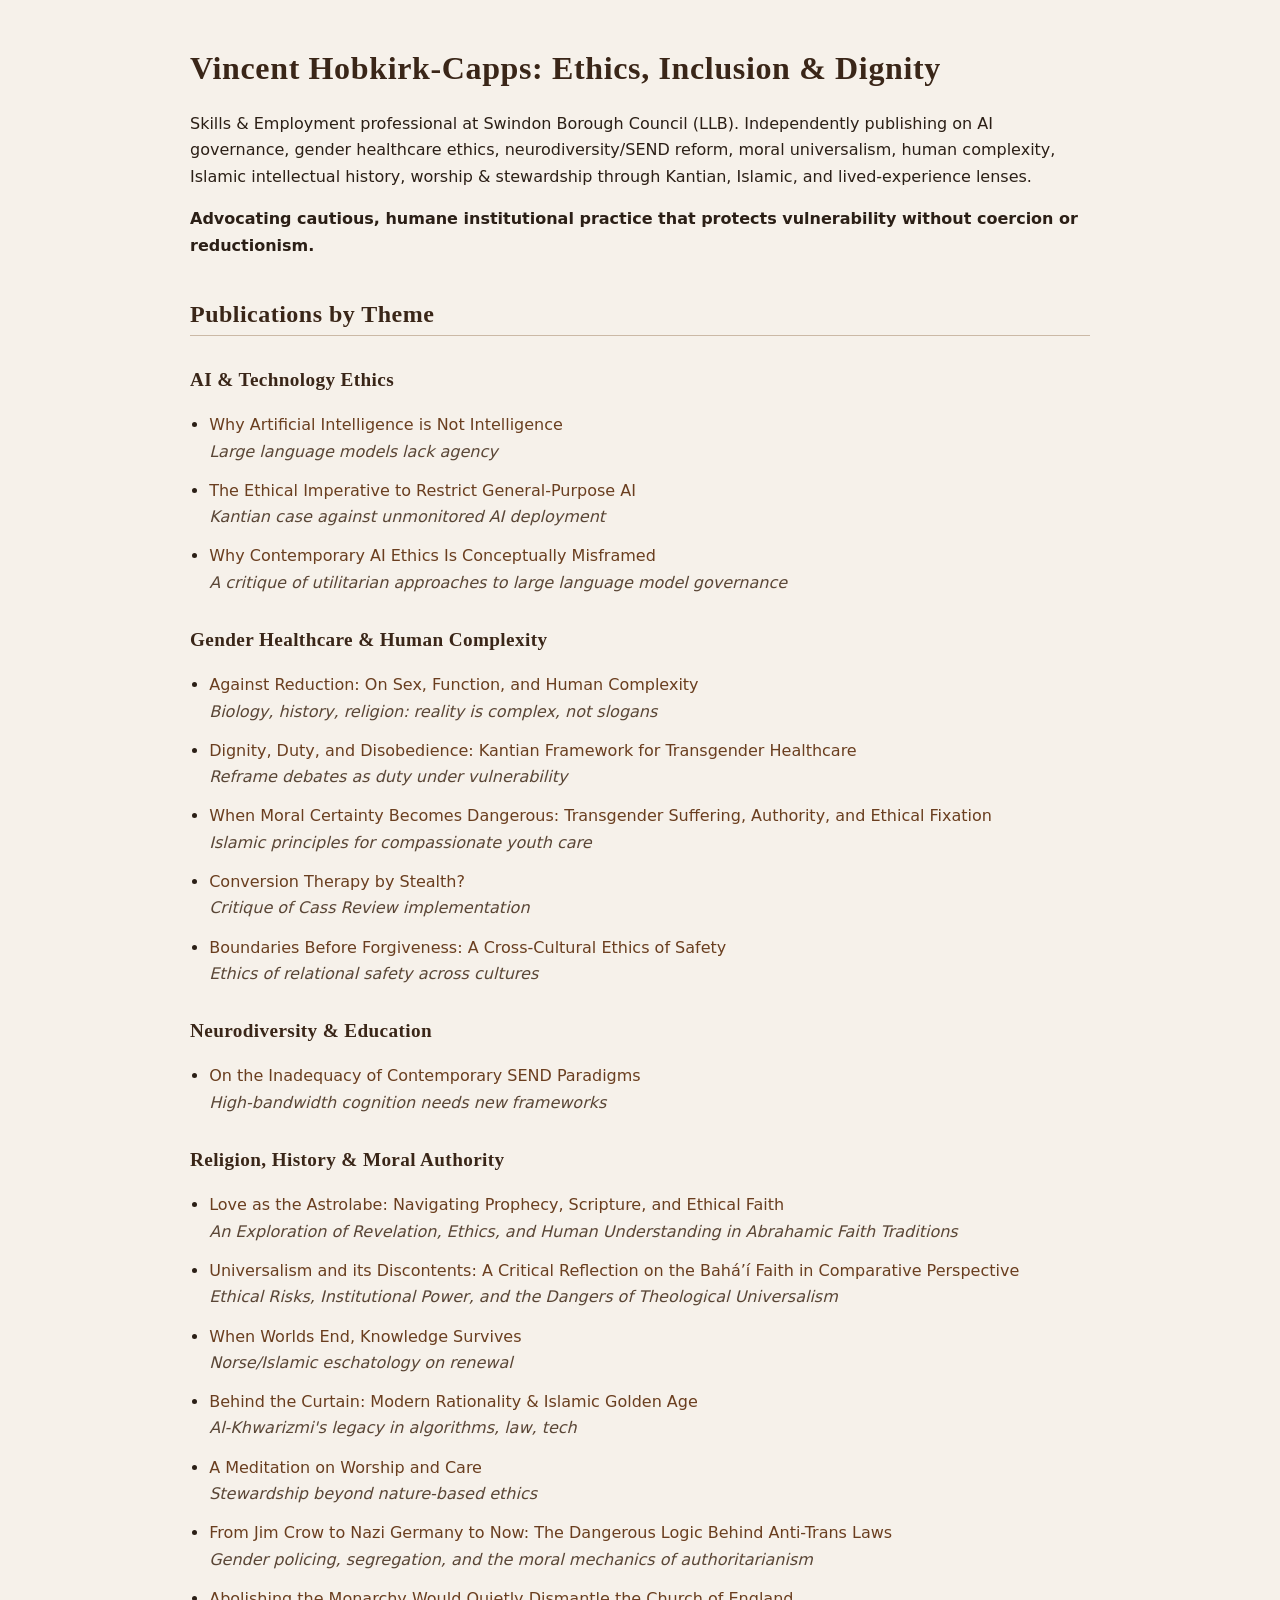
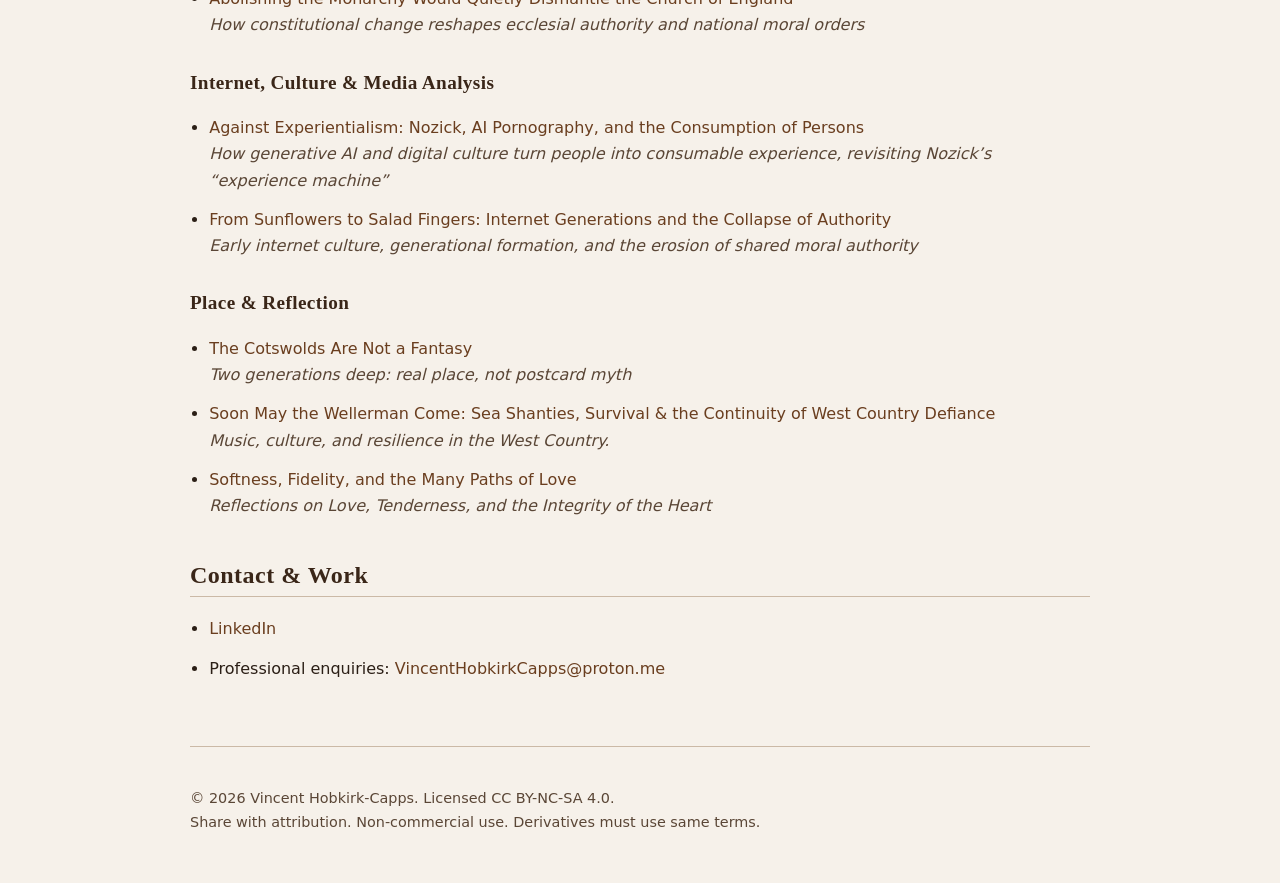
==== index.html @ 1dd3ac54 "Update index.html" ====
<!DOCTYPE html>
<html lang="en">
<head>
  <meta charset="UTF-8" />
  <meta name="viewport" content="width=device-width, initial-scale=1.0" />
  <title>Vincent Hobkirk-Capps — Ethics, Inclusion & Dignity</title>

  <style>
  /* ---------- Base (Light / Archival) ---------- */
  body {
    font-family: system-ui, -apple-system, BlinkMacSystemFont, "Segoe UI",
                 Roboto, Oxygen, Ubuntu, Cantarell, "Helvetica Neue", Arial, sans-serif;
    line-height: 1.65;
    max-width: 900px;
    margin: 3rem auto;
    padding: 0 1.5rem;
    color: #2b1f16;
    background: #f6f1ea;
  }

  h1, h2, h3 {
    font-family: "Georgia", "Times New Roman", Times, serif;
    line-height: 1.3;
    margin-top: 2.5rem;
    color: #3a2618;
    letter-spacing: 0.02em;
  }

  h1 {
    font-size: 2rem;
    margin-top: 0;
  }

  h2 {
    font-size: 1.5rem;
    border-bottom: 1px solid #cbb9a6;
    padding-bottom: 0.3rem;
  }

  h3 {
    font-size: 1.2rem;
    margin-top: 2rem;
  }

  p {
    margin: 1rem 0;
  }

  ul {
    padding-left: 1.2rem;
  }

  li {
    margin-bottom: 0.8rem;
  }

  a {
    color: #6a3e1f;
    text-decoration: none;
  }

  a:hover {
    text-decoration: underline;
  }

  em {
    color: #5a4636;
  }

  footer {
    margin-top: 4rem;
    padding-top: 1.5rem;
    border-top: 1px solid #cbb9a6;
    font-size: 0.9rem;
    color: #5a4636;
  }

  /* ---------- Dark Mode (Charcoal Archive) ---------- */
  @media (prefers-color-scheme: dark) {
    body {
      color: #e6dccf;
      background: #1c1713;
    }

    h1, h2, h3 {
      color: #f0e6d8;
    }

    h2 {
      border-bottom: 1px solid #4a3b2e;
    }

    a {
      color: #cfa978;
    }

    em {
      color: #b8a48a;
    }

    footer {
      border-top: 1px solid #4a3b2e;
      color: #b8a48a;
    }
  }
  </style>
</head>

<body>

  <h1>Vincent Hobkirk-Capps: Ethics, Inclusion &amp; Dignity</h1>

  <p>
    Skills &amp; Employment professional at Swindon Borough Council (LLB).
    Independently publishing on AI governance, gender healthcare ethics, neurodiversity/SEND reform,
    moral universalism, human complexity, Islamic intellectual history, worship &amp;
    stewardship through Kantian, Islamic, and lived-experience lenses.  
  </p>

  <p><strong>
    Advocating cautious, humane institutional practice that protects vulnerability
    without coercion or reductionism.
  </strong></p>

  <h2>Publications by Theme</h2>

<h3>AI &amp; Technology Ethics</h3>
<ul>
  <li>
    <a href="https://medium.com/@vhcapps/why-artificial-intelligence-is-not-intelligence-3a4ad1d270e6">
      Why Artificial Intelligence is Not Intelligence
    </a><br />
    <em>Large language models lack agency</em>
  </li>
  <li>
    <a href="https://zenodo.org/records/17878827">
      The Ethical Imperative to Restrict General-Purpose AI
    </a><br />
    <em>Kantian case against unmonitored AI deployment</em>
  </li>
  <li>
    <a href="https://medium.com/@vhcapps/why-contemporary-ai-ethics-is-conceptually-misframed-4e8087eb0b38">
      Why Contemporary AI Ethics Is Conceptually Misframed
    </a><br />
    <em>A critique of utilitarian approaches to large language model governance</em>
  </li>
</ul>

  <h3>Gender Healthcare &amp; Human Complexity</h3>
  <ul>
    <li>
      <a href="https://medium.com/@vhcapps/against-reduction-on-sex-function-and-human-complexity-0920a6109ea3">
        Against Reduction: On Sex, Function, and Human Complexity
      </a><br />
      <em>Biology, history, religion: reality is complex, not slogans</em>
    </li>
    <li>
      <a href="https://zenodo.org/records/18006847">
        Dignity, Duty, and Disobedience: Kantian Framework for Transgender Healthcare
      </a><br />
      <em>Reframe debates as duty under vulnerability</em>
    </li>
    <li>
      <a href="https://medium.com/@vhcapps/when-moral-certainty-becomes-dangerous-transgender-suffering-authority-and-ethical-fixation-43fbd53bfb17">
        When Moral Certainty Becomes Dangerous: Transgender Suffering, Authority, and Ethical Fixation
      </a><br />
      <em>Islamic principles for compassionate youth care</em>
    </li>
    <li>
      <a href="https://zenodo.org/records/17808807">
        Conversion Therapy by Stealth?
      </a><br />
      <em>Critique of Cass Review implementation</em>
    </li>
    <li>
      <a href="https://medium.com/@vhcapps/boundaries-before-forgiveness-a-cross-cultural-ethics-of-safety-e059b8a72bdb">
        Boundaries Before Forgiveness: A Cross-Cultural Ethics of Safety
      </a><br />
      <em>Ethics of relational safety across cultures</em>
    </li>
  </ul>

  <h3>Neurodiversity &amp; Education</h3>
  <ul>
    <li>
      <a href="https://zenodo.org/records/17804043">
        On the Inadequacy of Contemporary SEND Paradigms
      </a><br />
      <em>High-bandwidth cognition needs new frameworks</em>
    </li>
  </ul>

<h3>Religion, History &amp; Moral Authority</h3>
<ul>
  <li>
  <a href="https://medium.com/@vhcapps/love-as-the-astrolabe-navigating-prophecy-scripture-and-ethical-faith-045130b2fcf6">
    Love as the Astrolabe: Navigating Prophecy, Scripture, and Ethical Faith
  </a><br />
  <em>An Exploration of Revelation, Ethics, and Human Understanding in Abrahamic Faith Traditions</em>
</li>
  <li>
    <a href="https://medium.com/@vhcapps/universalism-and-its-discontents-a-critical-reflection-on-the-bah%C3%A1%C3%AD-faith-in-comparative-08258ffe4d84">
      Universalism and its Discontents: A Critical Reflection on the Bahá’í Faith in Comparative Perspective
    </a><br />
    <em>Ethical Risks, Institutional Power, and the Dangers of Theological Universalism</em>
  </li>
  <li>
    <a href="https://medium.com/@vhcapps/when-worlds-end-knowledge-survives-wyrd-allah-and-renewal-6ddd2941f742">
      When Worlds End, Knowledge Survives
    </a><br />
    <em>Norse/Islamic eschatology on renewal</em>
  </li>
  <li>
    <a href="https://medium.com/@vhcapps/behind-the-curtain-how-modern-rationality-traces-back-to-the-islamic-golden-age-1aefed6182d5">
      Behind the Curtain: Modern Rationality &amp; Islamic Golden Age
    </a><br />
    <em>Al-Khwarizmi's legacy in algorithms, law, tech</em>
  </li>
  <li>
    <a href="https://medium.com/@vhcapps/a-meditation-on-worship-and-care-eec24ccc4d47">
      A Meditation on Worship and Care
    </a><br />
    <em>Stewardship beyond nature-based ethics</em>
  </li>
  <li>
    <a href="https://medium.com/@vhcapps/from-jim-crow-to-nazi-germany-to-now-the-dangerous-logic-behind-anti-trans-laws-5281961cecae">
      From Jim Crow to Nazi Germany to Now: The Dangerous Logic Behind Anti-Trans Laws
    </a><br />
    <em>Gender policing, segregation, and the moral mechanics of authoritarianism</em>
  </li>
  <li>
  <a href="https://medium.com/@vhcapps/abolishing-the-monarchy-would-quietly-dismantle-the-church-of-england-f05fb581e9ec">
    Abolishing the Monarchy Would Quietly Dismantle the Church of England
  </a><br />
  <em>How constitutional change reshapes ecclesial authority and national moral orders</em>
</li>
</ul>

<h3>Internet, Culture &amp; Media Analysis</h3>
<ul>
  <li>
    <a href="https://medium.com/@vhcapps/against-experientialism-nozick-ai-pornography-and-the-consumption-of-persons-e20a6f68252d">
      Against Experientialism: Nozick, AI Pornography, and the Consumption of Persons
    </a><br />
    <em>How generative AI and digital culture turn people into consumable experience, revisiting Nozick’s “experience machine”</em>
  </li>
  <li>
    <a href="https://medium.com/@vhcapps/from-sunflowers-to-salad-fingers-internet-generations-and-the-collapse-of-authority-cc3e6a215480">
      From Sunflowers to Salad Fingers: Internet Generations and the Collapse of Authority
    </a><br />
    <em>
      Early internet culture, generational formation, and the erosion of shared moral authority
    </em>
  </li>
</ul>

 <h3>Place &amp; Reflection</h3>
<ul>
  <li>
    <a href="https://medium.com/@vhcapps/the-cotswolds-are-not-a-fantasy-f465c34ca7fa">
      The Cotswolds Are Not a Fantasy
    </a><br />
    <em>Two generations deep: real place, not postcard myth</em>
  </li>
  <li>
    <a href="https://medium.com/@vhcapps/soon-may-the-wellerman-come-sea-shanties-survival-and-the-continuity-of-west-country-defiance-65552123663e">
      Soon May the Wellerman Come: Sea Shanties, Survival &amp; the Continuity of West Country Defiance
    </a><br />
    <em>Music, culture, and resilience in the West Country.</em>
  </li>
  <li>
    <a href="https://medium.com/@vhcapps/softness-fidelity-and-the-many-paths-of-love-0e89965d2d6a">
      Softness, Fidelity, and the Many Paths of Love
    </a><br />
    <em>Reflections on Love, Tenderness, and the Integrity of the Heart</em>
  </li>
</ul>

  <h2>Contact &amp; Work</h2>
  <ul>
    <li>
      <a href="https://uk.linkedin.com/in/vincenthobkirkcapps">LinkedIn</a>
    </li>
    <li>
      Professional enquiries:
      <a href="mailto:VincentHobkirkCapps@proton.me">
        VincentHobkirkCapps@proton.me
      </a>
    </li>
  </ul>

  <footer>
    <p>
      © 2026 Vincent Hobkirk-Capps. Licensed CC BY-NC-SA 4.0.<br />
      Share with attribution. Non-commercial use. Derivatives must use same terms.<br />
    </p>
  </footer>

</body>
</html>
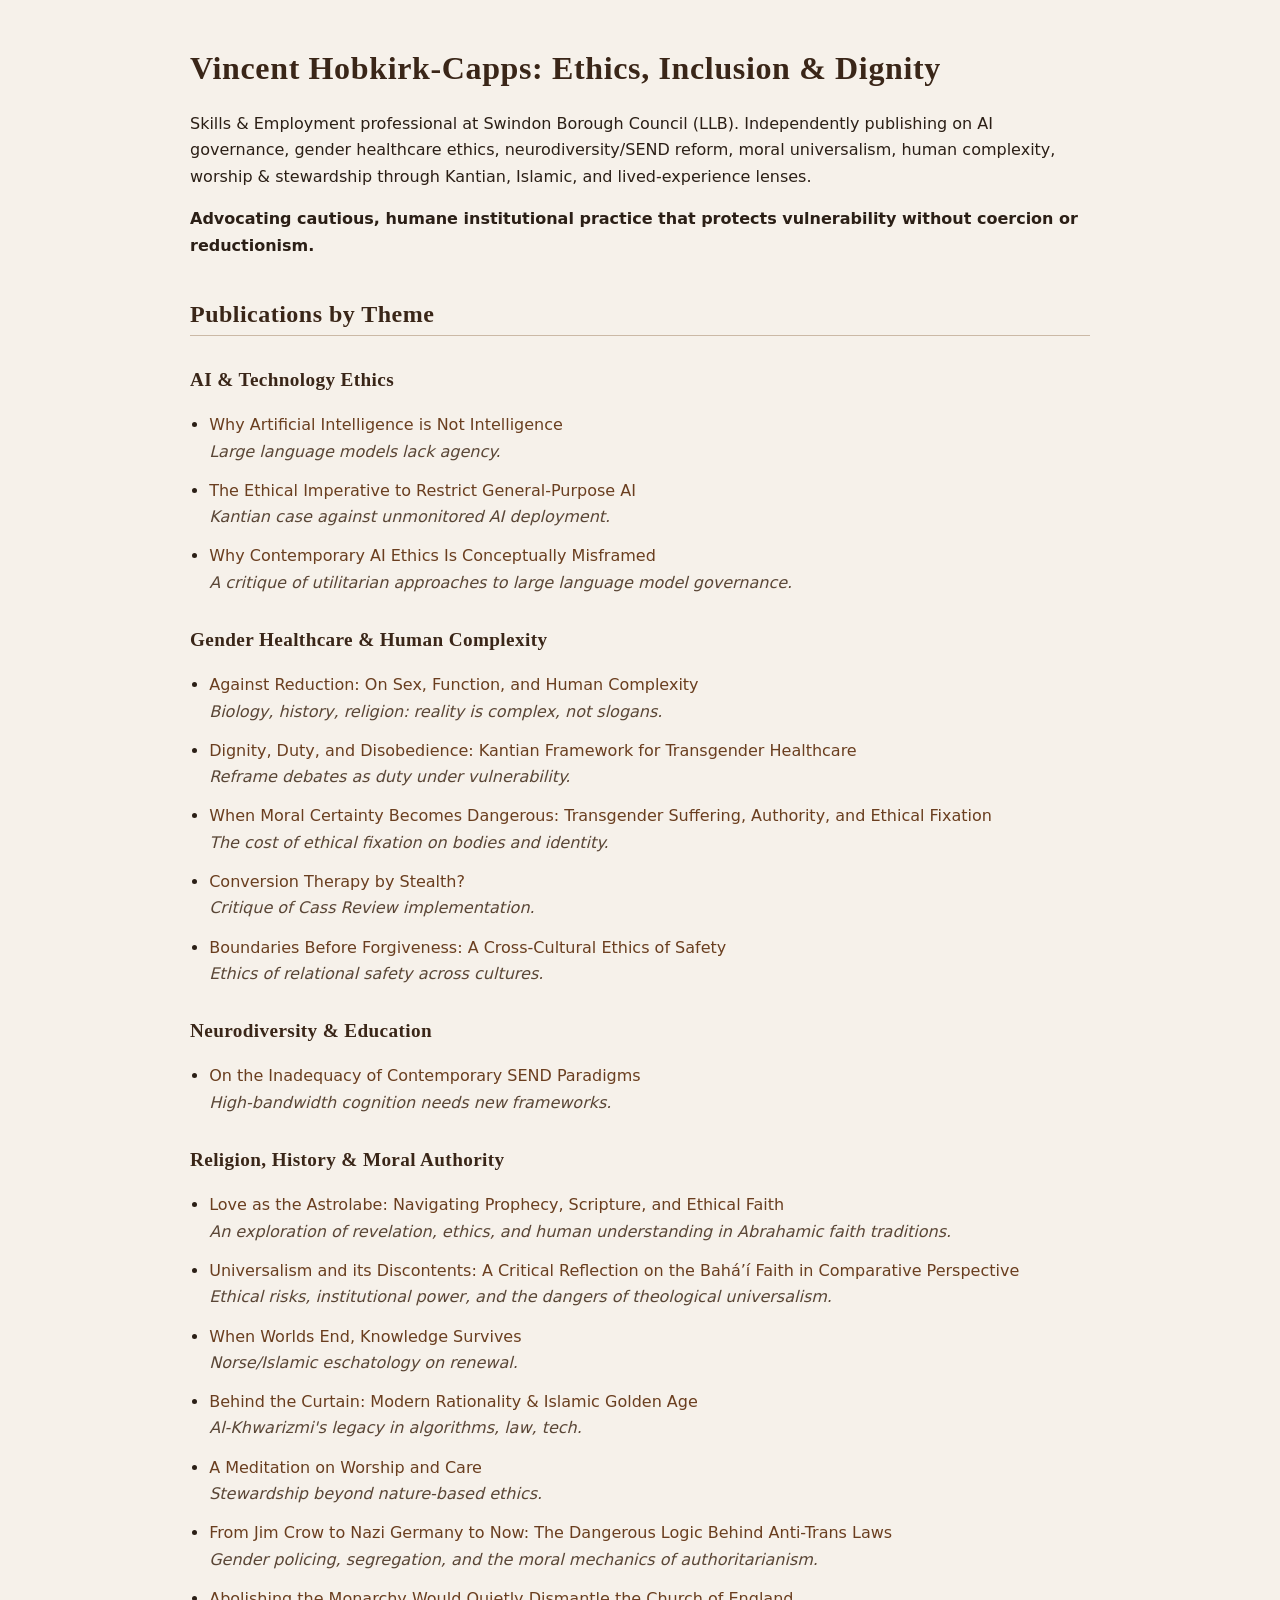
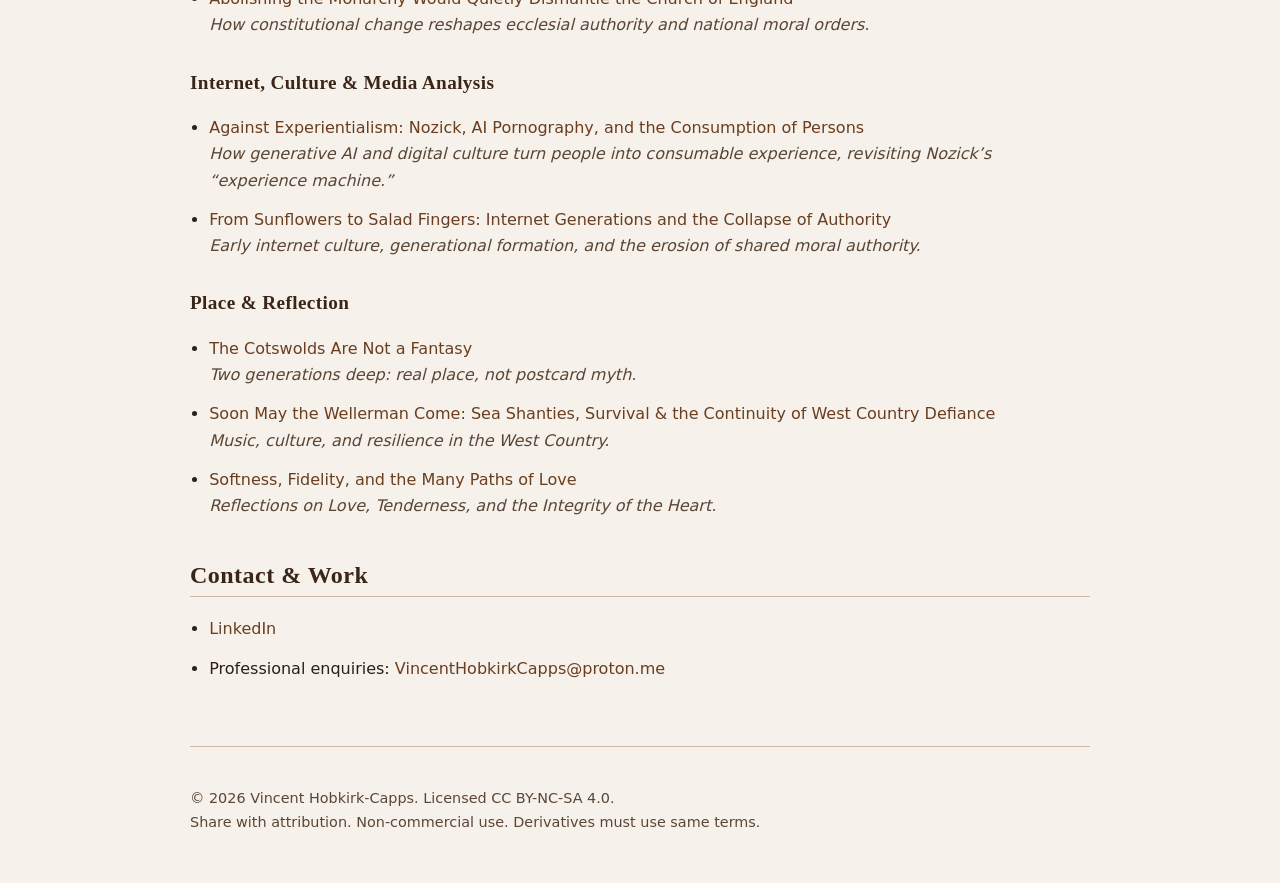
==== commit bc4255e5: "Update index.html" ====
--- a/index.html
+++ b/index.html
@@ -113,7 +113,7 @@
   <p>
     Skills &amp; Employment professional at Swindon Borough Council (LLB).
     Independently publishing on AI governance, gender healthcare ethics, neurodiversity/SEND reform,
-    moral universalism, human complexity, Islamic intellectual history, worship &amp;
+    moral universalism, human complexity, worship &amp;
     stewardship through Kantian, Islamic, and lived-experience lenses.  
   </p>
 
@@ -130,19 +130,19 @@
     <a href="https://medium.com/@vhcapps/why-artificial-intelligence-is-not-intelligence-3a4ad1d270e6">
       Why Artificial Intelligence is Not Intelligence
     </a><br />
-    <em>Large language models lack agency</em>
+    <em>Large language models lack agency.</em>
   </li>
   <li>
     <a href="https://zenodo.org/records/17878827">
       The Ethical Imperative to Restrict General-Purpose AI
     </a><br />
-    <em>Kantian case against unmonitored AI deployment</em>
+    <em>Kantian case against unmonitored AI deployment.</em>
   </li>
   <li>
     <a href="https://medium.com/@vhcapps/why-contemporary-ai-ethics-is-conceptually-misframed-4e8087eb0b38">
       Why Contemporary AI Ethics Is Conceptually Misframed
     </a><br />
-    <em>A critique of utilitarian approaches to large language model governance</em>
+    <em>A critique of utilitarian approaches to large language model governance.</em>
   </li>
 </ul>
 
@@ -152,31 +152,31 @@
       <a href="https://medium.com/@vhcapps/against-reduction-on-sex-function-and-human-complexity-0920a6109ea3">
         Against Reduction: On Sex, Function, and Human Complexity
       </a><br />
-      <em>Biology, history, religion: reality is complex, not slogans</em>
+      <em>Biology, history, religion: reality is complex, not slogans.</em>
     </li>
     <li>
       <a href="https://zenodo.org/records/18006847">
         Dignity, Duty, and Disobedience: Kantian Framework for Transgender Healthcare
       </a><br />
-      <em>Reframe debates as duty under vulnerability</em>
+      <em>Reframe debates as duty under vulnerability.</em>
     </li>
     <li>
       <a href="https://medium.com/@vhcapps/when-moral-certainty-becomes-dangerous-transgender-suffering-authority-and-ethical-fixation-43fbd53bfb17">
         When Moral Certainty Becomes Dangerous: Transgender Suffering, Authority, and Ethical Fixation
       </a><br />
-      <em>Islamic principles for compassionate youth care</em>
+      <em>The cost of ethical fixation on bodies and identity.</em>
     </li>
     <li>
       <a href="https://zenodo.org/records/17808807">
         Conversion Therapy by Stealth?
       </a><br />
-      <em>Critique of Cass Review implementation</em>
+      <em>Critique of Cass Review implementation.</em>
     </li>
     <li>
       <a href="https://medium.com/@vhcapps/boundaries-before-forgiveness-a-cross-cultural-ethics-of-safety-e059b8a72bdb">
         Boundaries Before Forgiveness: A Cross-Cultural Ethics of Safety
       </a><br />
-      <em>Ethics of relational safety across cultures</em>
+      <em>Ethics of relational safety across cultures.</em>
     </li>
   </ul>
 
@@ -186,7 +186,7 @@
       <a href="https://zenodo.org/records/17804043">
         On the Inadequacy of Contemporary SEND Paradigms
       </a><br />
-      <em>High-bandwidth cognition needs new frameworks</em>
+      <em>High-bandwidth cognition needs new frameworks.</em>
     </li>
   </ul>
 
@@ -196,43 +196,43 @@
   <a href="https://medium.com/@vhcapps/love-as-the-astrolabe-navigating-prophecy-scripture-and-ethical-faith-045130b2fcf6">
     Love as the Astrolabe: Navigating Prophecy, Scripture, and Ethical Faith
   </a><br />
-  <em>An Exploration of Revelation, Ethics, and Human Understanding in Abrahamic Faith Traditions</em>
+  <em>An exploration of revelation, ethics, and human understanding in Abrahamic faith traditions.</em>
 </li>
   <li>
     <a href="https://medium.com/@vhcapps/universalism-and-its-discontents-a-critical-reflection-on-the-bah%C3%A1%C3%AD-faith-in-comparative-08258ffe4d84">
       Universalism and its Discontents: A Critical Reflection on the Bahá’í Faith in Comparative Perspective
     </a><br />
-    <em>Ethical Risks, Institutional Power, and the Dangers of Theological Universalism</em>
+    <em>Ethical risks, institutional power, and the dangers of theological universalism.</em>
   </li>
   <li>
     <a href="https://medium.com/@vhcapps/when-worlds-end-knowledge-survives-wyrd-allah-and-renewal-6ddd2941f742">
       When Worlds End, Knowledge Survives
     </a><br />
-    <em>Norse/Islamic eschatology on renewal</em>
+    <em>Norse/Islamic eschatology on renewal.</em>
   </li>
   <li>
     <a href="https://medium.com/@vhcapps/behind-the-curtain-how-modern-rationality-traces-back-to-the-islamic-golden-age-1aefed6182d5">
       Behind the Curtain: Modern Rationality &amp; Islamic Golden Age
     </a><br />
-    <em>Al-Khwarizmi's legacy in algorithms, law, tech</em>
+    <em>Al-Khwarizmi's legacy in algorithms, law, tech.</em>
   </li>
   <li>
     <a href="https://medium.com/@vhcapps/a-meditation-on-worship-and-care-eec24ccc4d47">
       A Meditation on Worship and Care
     </a><br />
-    <em>Stewardship beyond nature-based ethics</em>
+    <em>Stewardship beyond nature-based ethics.</em>
   </li>
   <li>
     <a href="https://medium.com/@vhcapps/from-jim-crow-to-nazi-germany-to-now-the-dangerous-logic-behind-anti-trans-laws-5281961cecae">
       From Jim Crow to Nazi Germany to Now: The Dangerous Logic Behind Anti-Trans Laws
     </a><br />
-    <em>Gender policing, segregation, and the moral mechanics of authoritarianism</em>
+    <em>Gender policing, segregation, and the moral mechanics of authoritarianism.</em>
   </li>
   <li>
   <a href="https://medium.com/@vhcapps/abolishing-the-monarchy-would-quietly-dismantle-the-church-of-england-f05fb581e9ec">
     Abolishing the Monarchy Would Quietly Dismantle the Church of England
   </a><br />
-  <em>How constitutional change reshapes ecclesial authority and national moral orders</em>
+  <em>How constitutional change reshapes ecclesial authority and national moral orders.</em>
 </li>
 </ul>
 
@@ -242,14 +242,14 @@
     <a href="https://medium.com/@vhcapps/against-experientialism-nozick-ai-pornography-and-the-consumption-of-persons-e20a6f68252d">
       Against Experientialism: Nozick, AI Pornography, and the Consumption of Persons
     </a><br />
-    <em>How generative AI and digital culture turn people into consumable experience, revisiting Nozick’s “experience machine”</em>
+    <em>How generative AI and digital culture turn people into consumable experience, revisiting Nozick’s “experience machine.”</em>
   </li>
   <li>
     <a href="https://medium.com/@vhcapps/from-sunflowers-to-salad-fingers-internet-generations-and-the-collapse-of-authority-cc3e6a215480">
       From Sunflowers to Salad Fingers: Internet Generations and the Collapse of Authority
     </a><br />
     <em>
-      Early internet culture, generational formation, and the erosion of shared moral authority
+      Early internet culture, generational formation, and the erosion of shared moral authority.
     </em>
   </li>
 </ul>
@@ -260,7 +260,7 @@
     <a href="https://medium.com/@vhcapps/the-cotswolds-are-not-a-fantasy-f465c34ca7fa">
       The Cotswolds Are Not a Fantasy
     </a><br />
-    <em>Two generations deep: real place, not postcard myth</em>
+    <em>Two generations deep: real place, not postcard myth.</em>
   </li>
   <li>
     <a href="https://medium.com/@vhcapps/soon-may-the-wellerman-come-sea-shanties-survival-and-the-continuity-of-west-country-defiance-65552123663e">
@@ -272,7 +272,7 @@
     <a href="https://medium.com/@vhcapps/softness-fidelity-and-the-many-paths-of-love-0e89965d2d6a">
       Softness, Fidelity, and the Many Paths of Love
     </a><br />
-    <em>Reflections on Love, Tenderness, and the Integrity of the Heart</em>
+    <em>Reflections on Love, Tenderness, and the Integrity of the Heart.</em>
   </li>
 </ul>
 
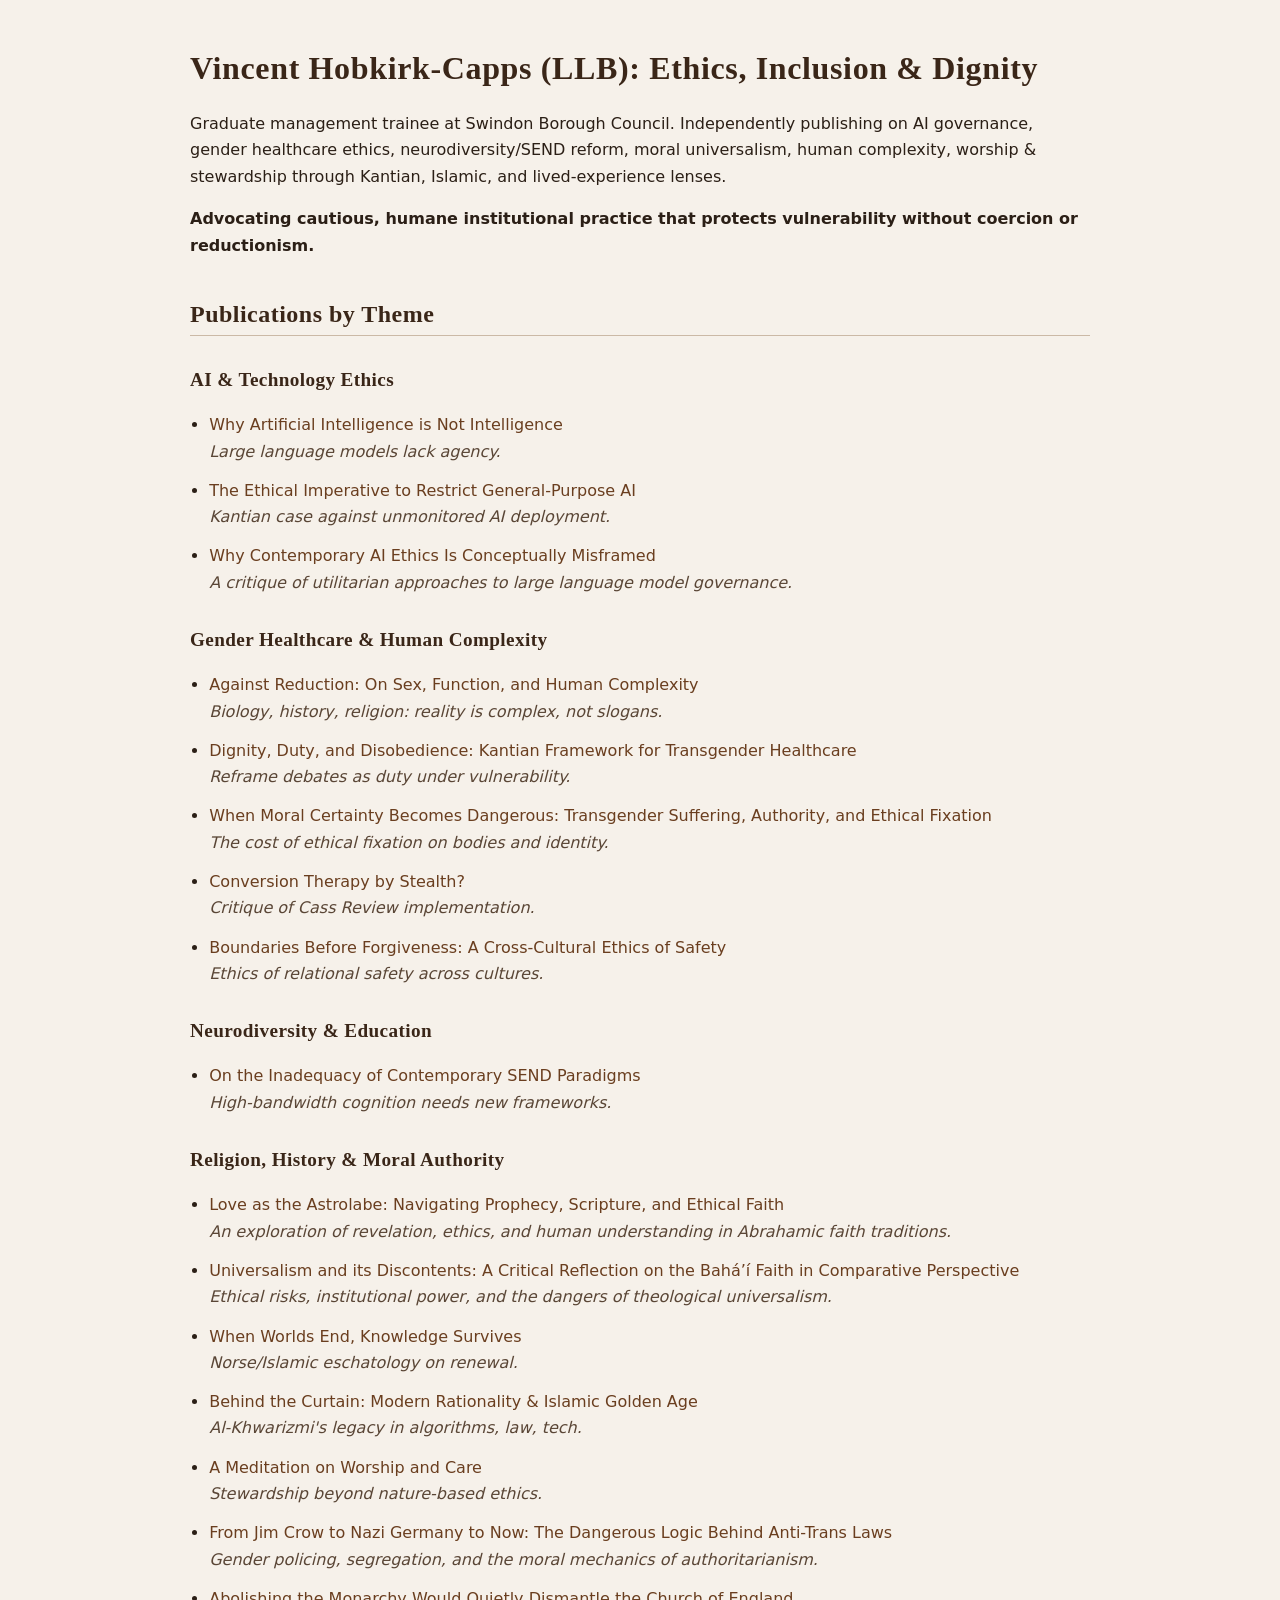
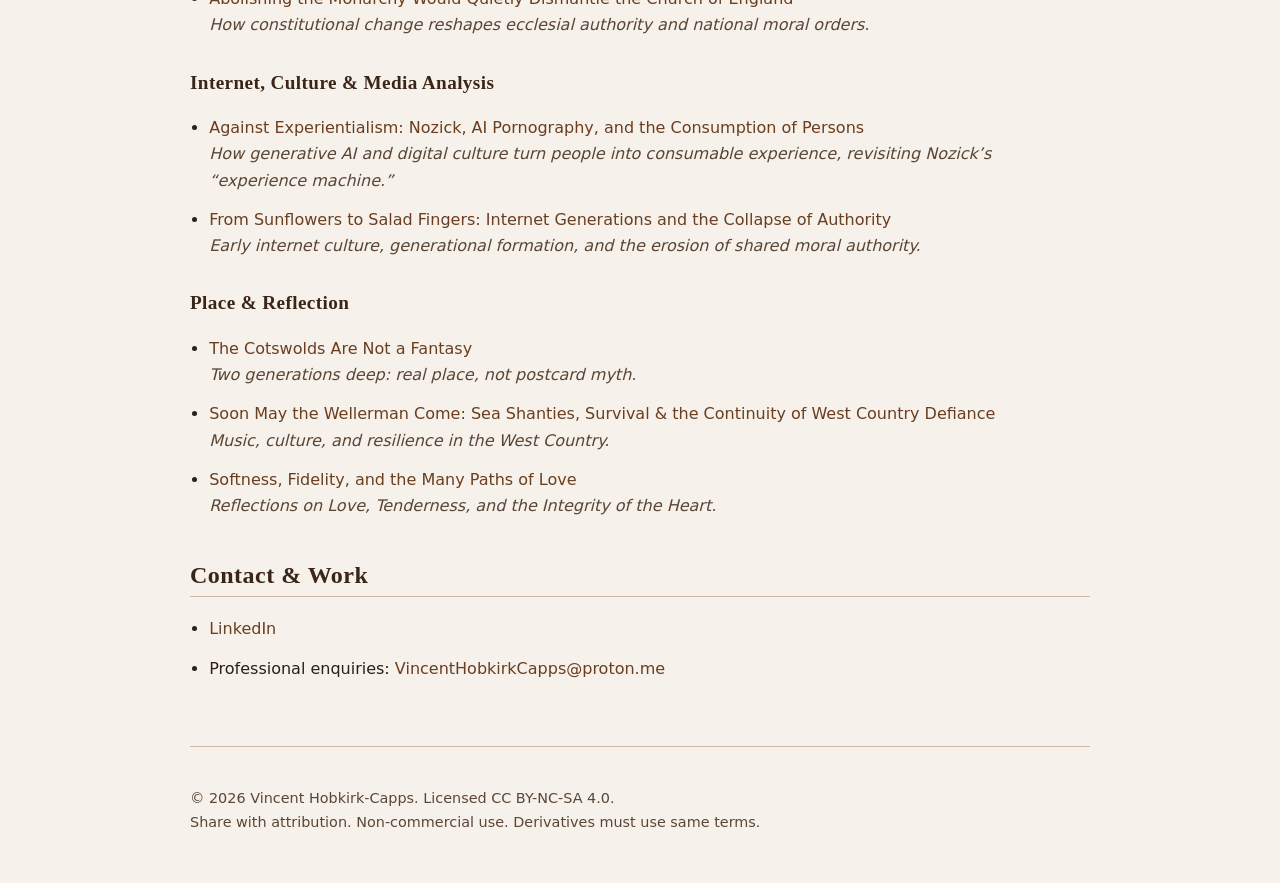
==== commit 6067b913: "Update index.html" ====
--- a/index.html
+++ b/index.html
@@ -108,10 +108,10 @@
 
 <body>
 
-  <h1>Vincent Hobkirk-Capps: Ethics, Inclusion &amp; Dignity</h1>
+  <h1>Vincent Hobkirk-Capps (LLB): Ethics, Inclusion &amp; Dignity</h1>
 
   <p>
-    Skills &amp; Employment professional at Swindon Borough Council (LLB).
+    Graduate management trainee at Swindon Borough Council.
     Independently publishing on AI governance, gender healthcare ethics, neurodiversity/SEND reform,
     moral universalism, human complexity, worship &amp;
     stewardship through Kantian, Islamic, and lived-experience lenses.  
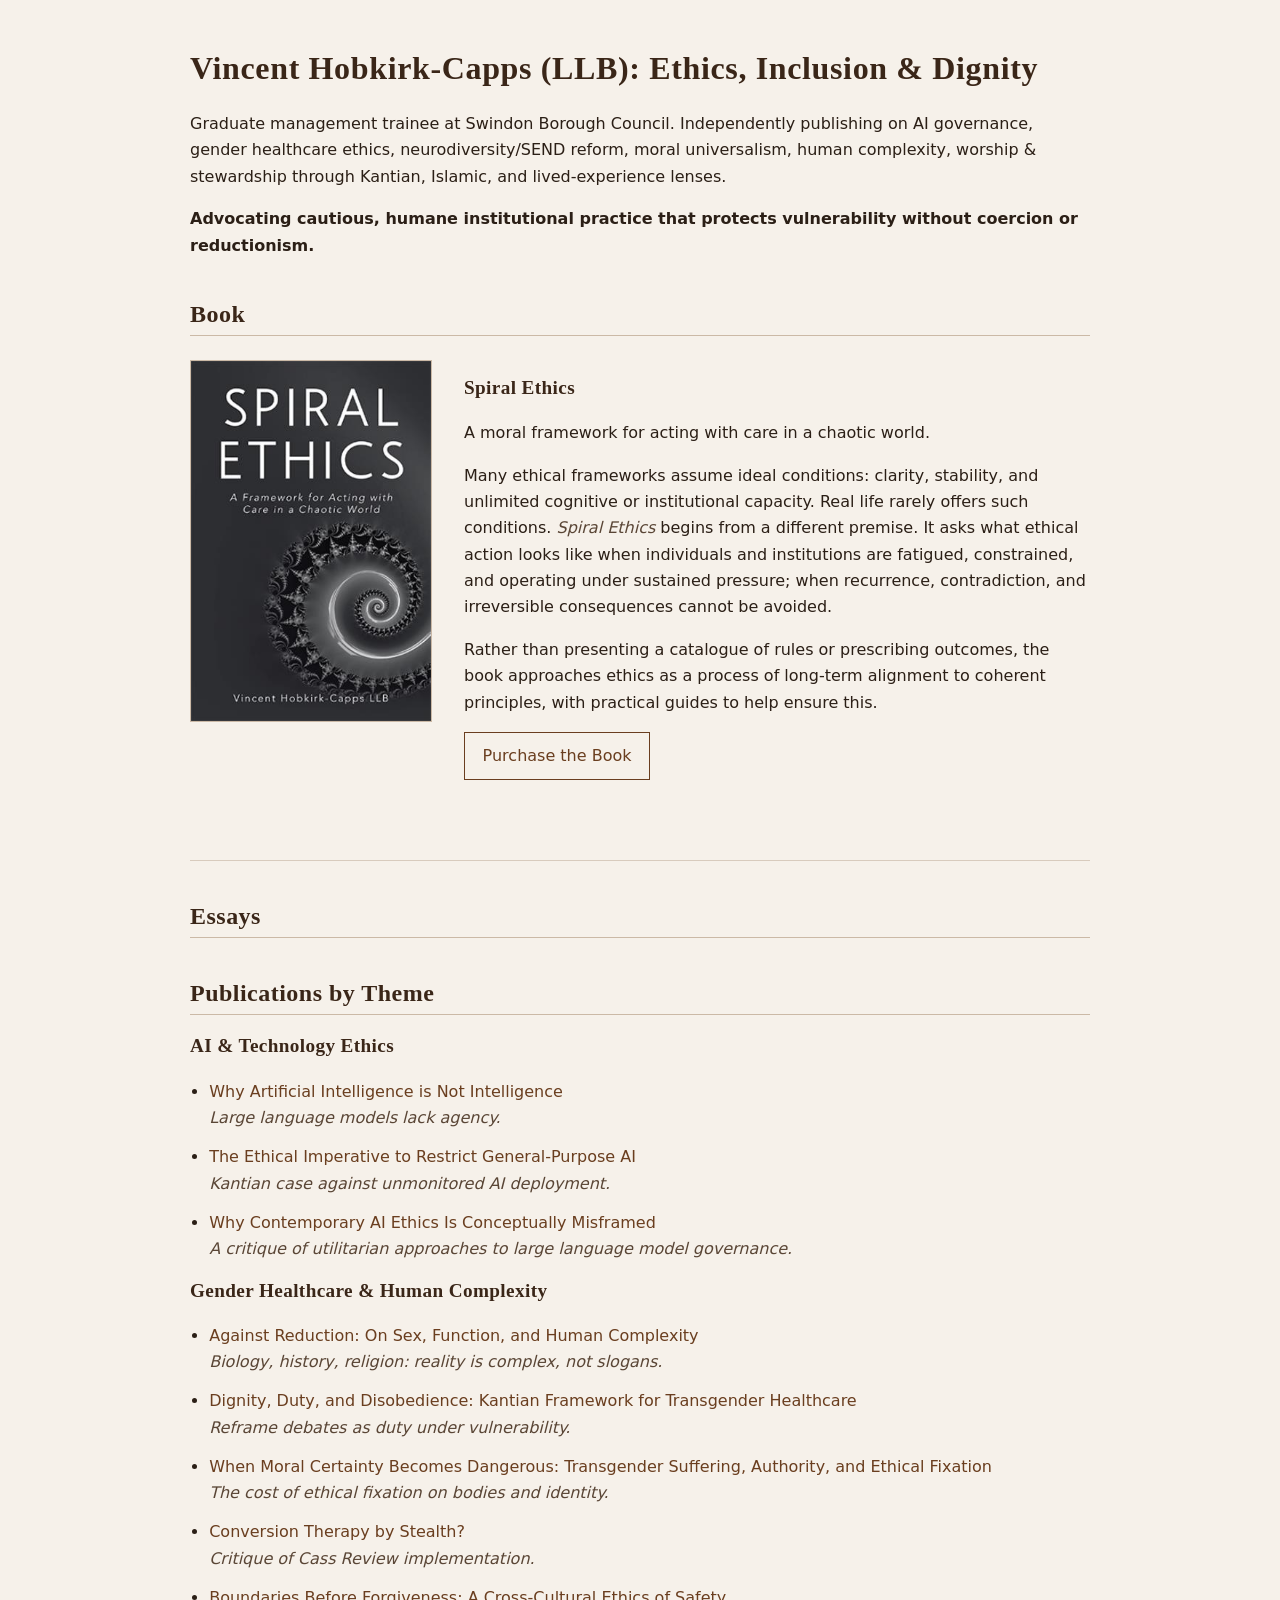
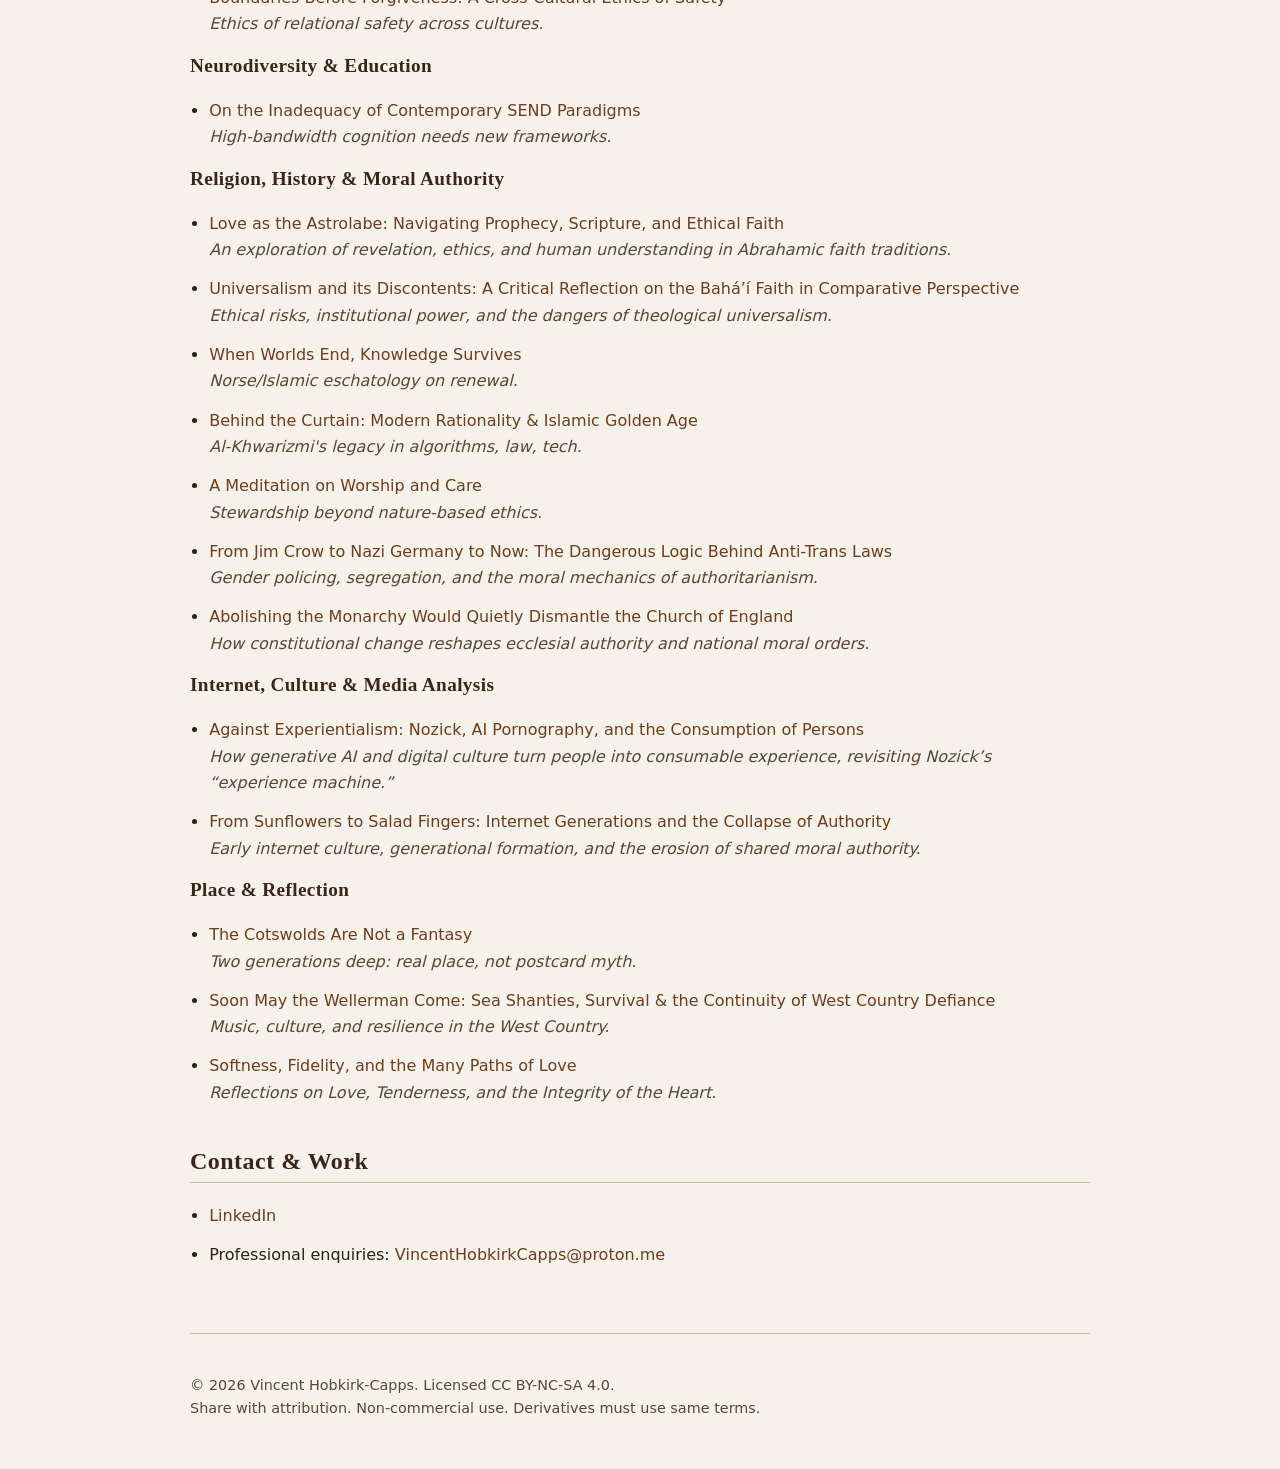
==== commit 576e7b20: "Update index.html" ====
--- a/index.html
+++ b/index.html
@@ -39,7 +39,7 @@
 
   h3 {
     font-size: 1.2rem;
-    margin-top: 2rem;
+    margin-top: 1rem;
   }
 
   p {
@@ -75,8 +75,49 @@
     color: #5a4636;
   }
 
+  /* ---------- Book Section ---------- */
+
+  .book-container {
+    display: flex;
+    gap: 2rem;
+    align-items: flex-start;
+    margin-top: 1.5rem;
+  }
+
+  .book-cover {
+    max-width: 240px;
+    height: auto;
+    border: 1px solid #cbb9a6;
+  }
+
+  .book-description {
+    flex: 1;
+  }
+
+  .buy-button {
+    display: inline-block;
+    padding: 0.6rem 1.1rem;
+    border: 1px solid #6a3e1f;
+    color: #6a3e1f;
+    text-decoration: none;
+    font-weight: 500;
+  }
+
+  .buy-button:hover {
+    background: #6a3e1f;
+    color: #f6f1ea;
+  }
+
+  /* ---------- Subtle Section Divider ---------- */
+
+  .section-divider {
+    margin: 4rem 0 2rem 0;
+    border-top: 1px solid #d8cbbd;
+  }
+
   /* ---------- Dark Mode (Charcoal Archive) ---------- */
   @media (prefers-color-scheme: dark) {
+
     body {
       color: #e6dccf;
       background: #1c1713;
@@ -102,25 +143,92 @@
       border-top: 1px solid #4a3b2e;
       color: #b8a48a;
     }
+
+    .book-cover {
+      border: 1px solid #4a3b2e;
+    }
+
+    .buy-button {
+      border: 1px solid #cfa978;
+      color: #cfa978;
+    }
+
+    .buy-button:hover {
+      background: #cfa978;
+      color: #1c1713;
+    }
+
+    .section-divider {
+      border-top: 1px solid #3a2f26;
+    }
   }
   </style>
 </head>
 
 <body>
 
-  <h1>Vincent Hobkirk-Capps (LLB): Ethics, Inclusion &amp; Dignity</h1>
+  <h1>Vincent Hobkirk-Capps (LLB): Ethics, Inclusion & Dignity</h1>
 
   <p>
     Graduate management trainee at Swindon Borough Council.
     Independently publishing on AI governance, gender healthcare ethics, neurodiversity/SEND reform,
-    moral universalism, human complexity, worship &amp;
-    stewardship through Kantian, Islamic, and lived-experience lenses.  
+    moral universalism, human complexity, worship &
+    stewardship through Kantian, Islamic, and lived-experience lenses.
   </p>
 
   <p><strong>
     Advocating cautious, humane institutional practice that protects vulnerability
     without coercion or reductionism.
   </strong></p>
+
+  <!-- ---------- BOOK SECTION ---------- -->
+
+  <h2>Book</h2>
+
+  <section id="book">
+    <div class="book-container">
+
+      <img src="images/spiral-ethics-cover.png"
+           alt="Spiral Ethics Book Cover"
+           class="book-cover" />
+
+      <div class="book-description">
+        <h3>Spiral Ethics</h3>
+
+        <p>
+          A moral framework for acting with care in a chaotic world.
+        </p>
+
+       <p>
+        Many ethical frameworks assume ideal conditions: clarity, stability, and
+        unlimited cognitive or institutional capacity. Real life rarely offers
+        such conditions. <em>Spiral Ethics</em> begins from a different premise.
+        It asks what ethical action looks like when individuals and institutions are
+        fatigued, constrained, and operating under sustained pressure; when
+        recurrence, contradiction, and irreversible consequences cannot be avoided.
+        </p>
+
+      <p>
+      Rather than presenting a catalogue of rules or prescribing outcomes,
+      the book approaches ethics as a process of long-term alignment to coherent
+      principles, with practical guides to help ensure this.
+      </p>
+
+        <p>
+          <a href="https://www.authorhouse.com/en-gb/bookstore/bookdetails/872992-spiral-ethics"
+             target="_blank"
+             class="buy-button">
+            Purchase the Book
+          </a>
+        </p>
+      </div>
+
+    </div>
+  </section>
+
+  <div class="section-divider"></div>
+
+  <h2>Essays</h2>
 
   <h2>Publications by Theme</h2>
 
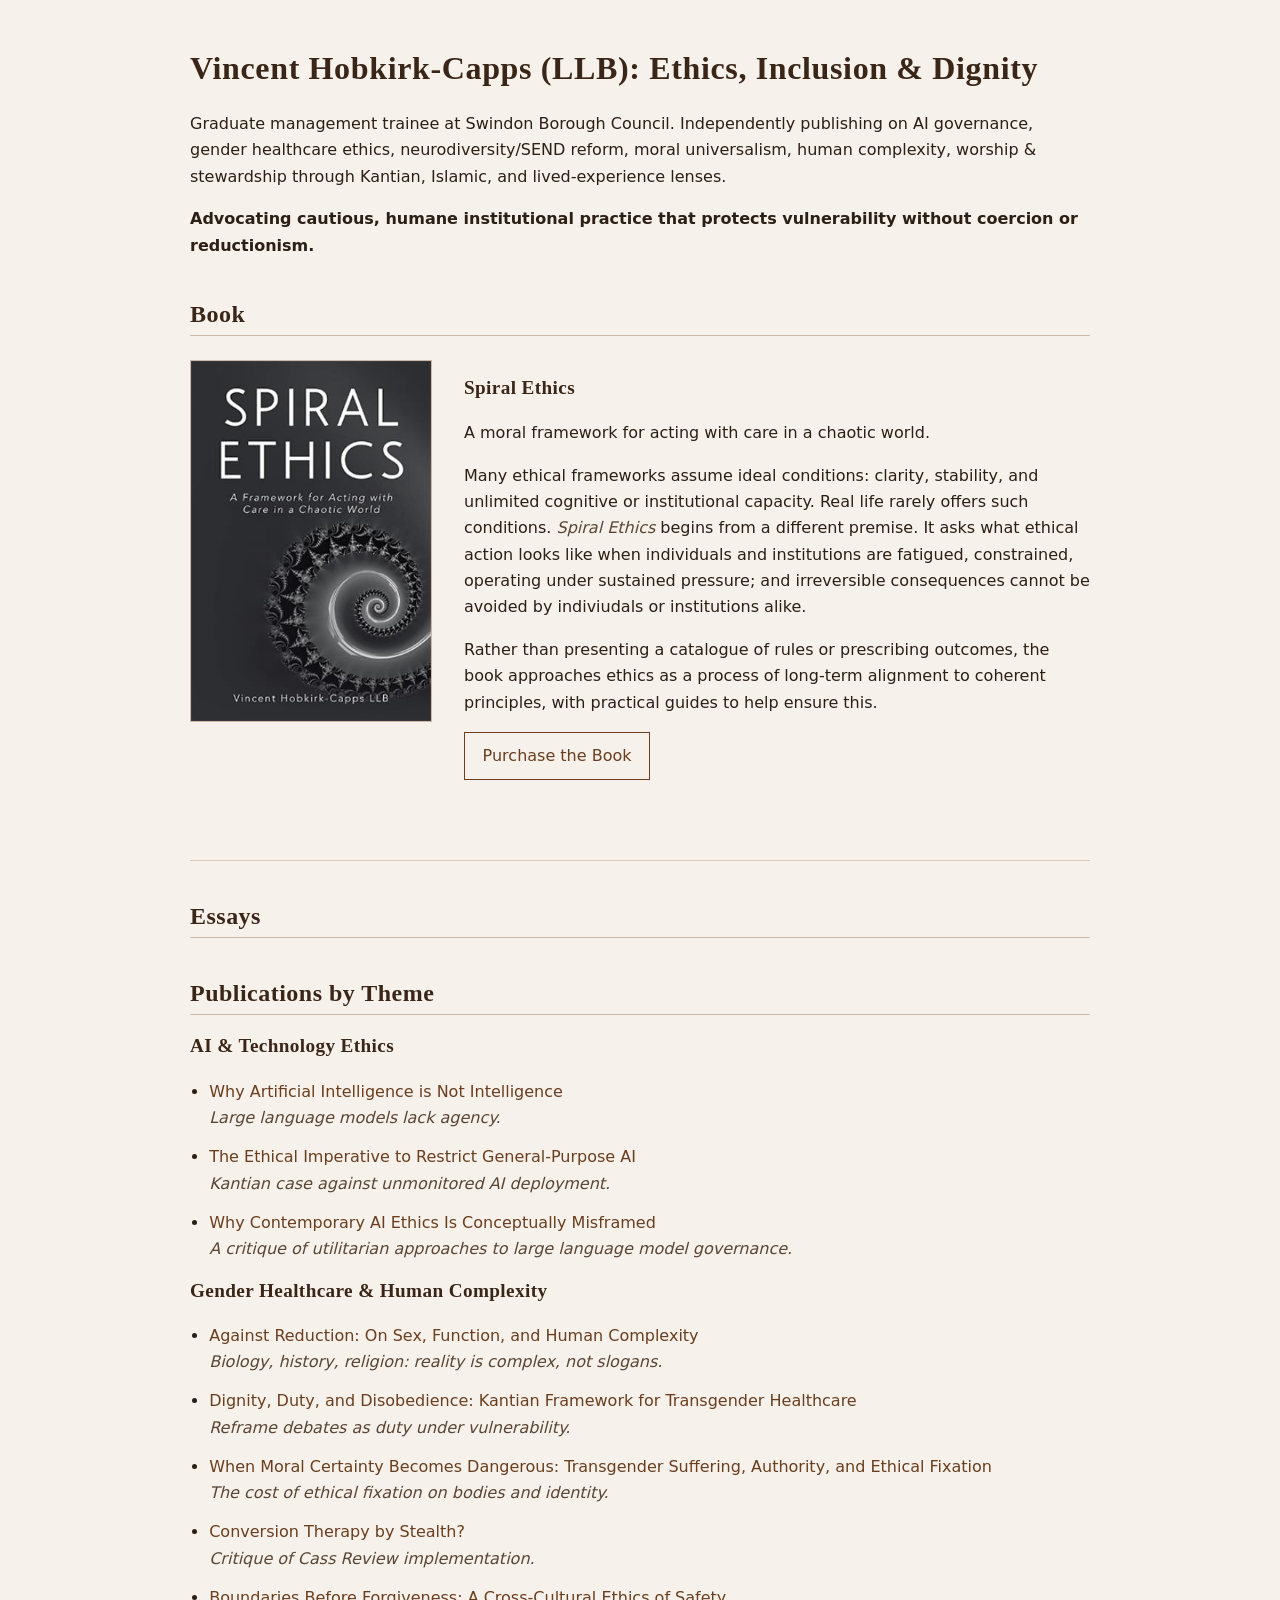
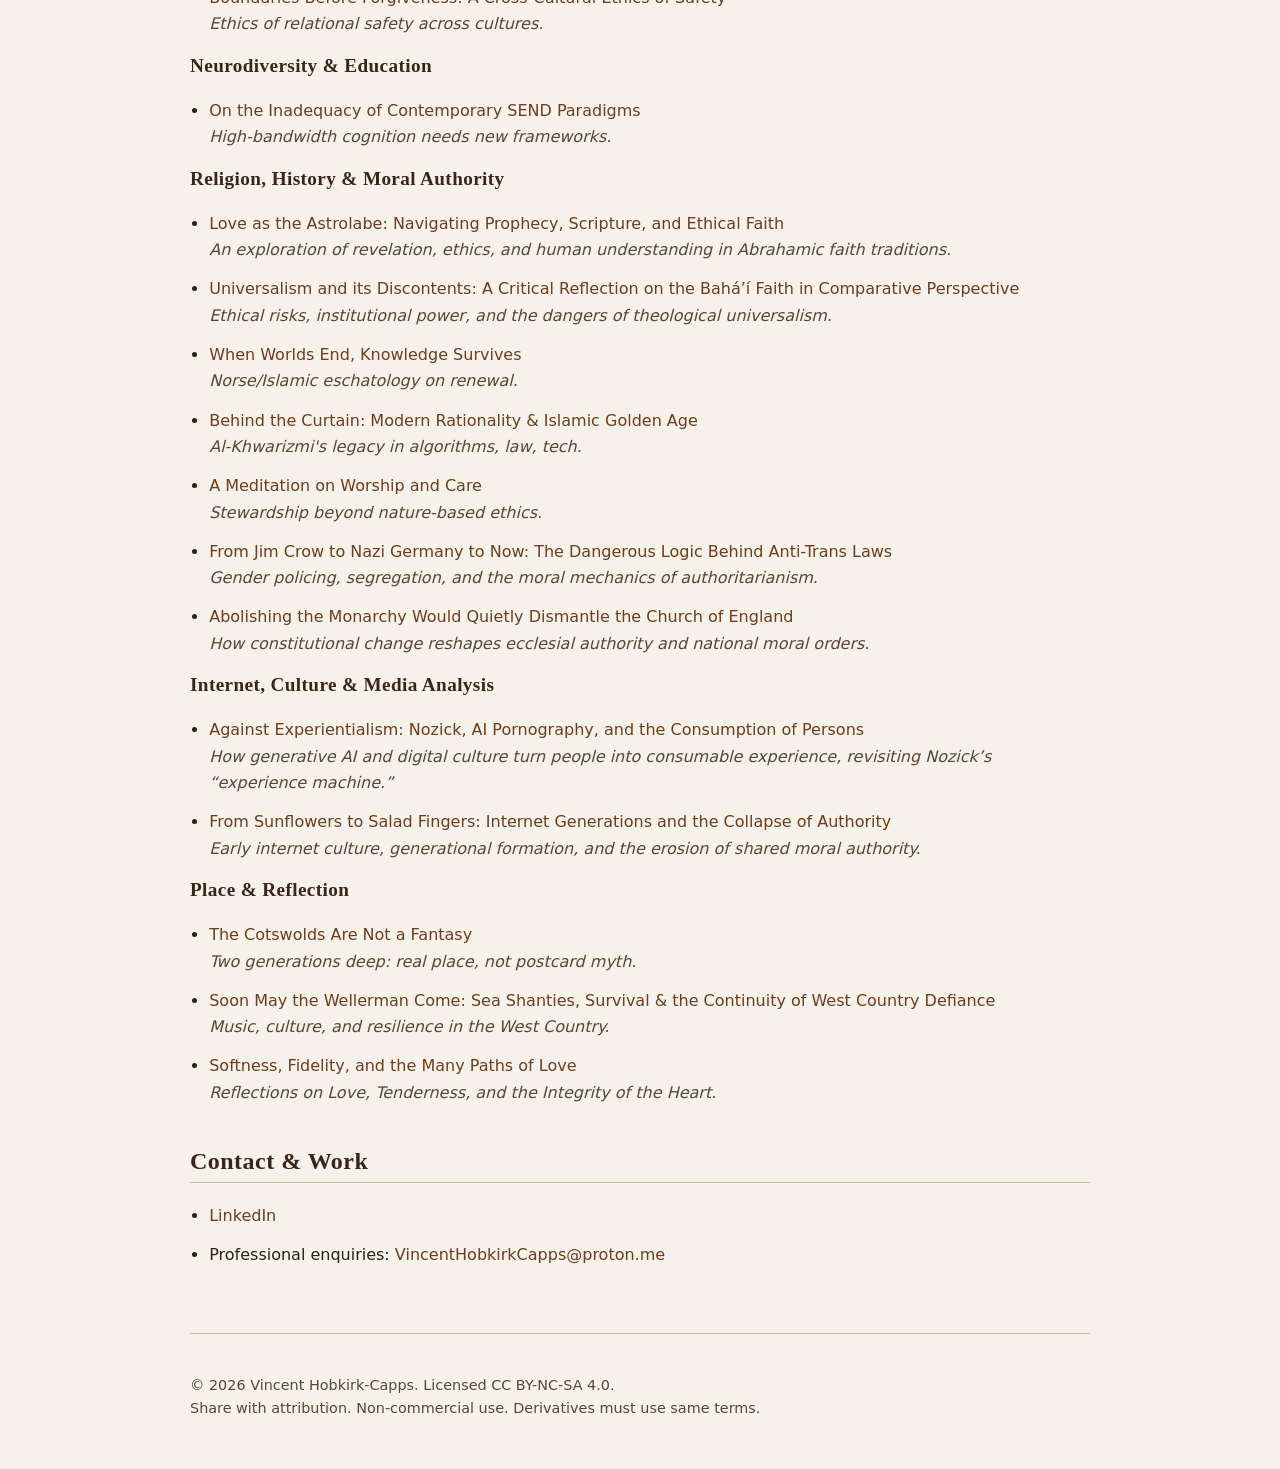
==== commit 9db39f6f: "Update index.html" ====
--- a/index.html
+++ b/index.html
@@ -204,8 +204,8 @@
         unlimited cognitive or institutional capacity. Real life rarely offers
         such conditions. <em>Spiral Ethics</em> begins from a different premise.
         It asks what ethical action looks like when individuals and institutions are
-        fatigued, constrained, and operating under sustained pressure; when
-        recurrence, contradiction, and irreversible consequences cannot be avoided.
+        fatigued, constrained, operating under sustained pressure; and irreversible
+        consequences cannot be avoided by indiviudals or institutions alike.
         </p>
 
       <p>
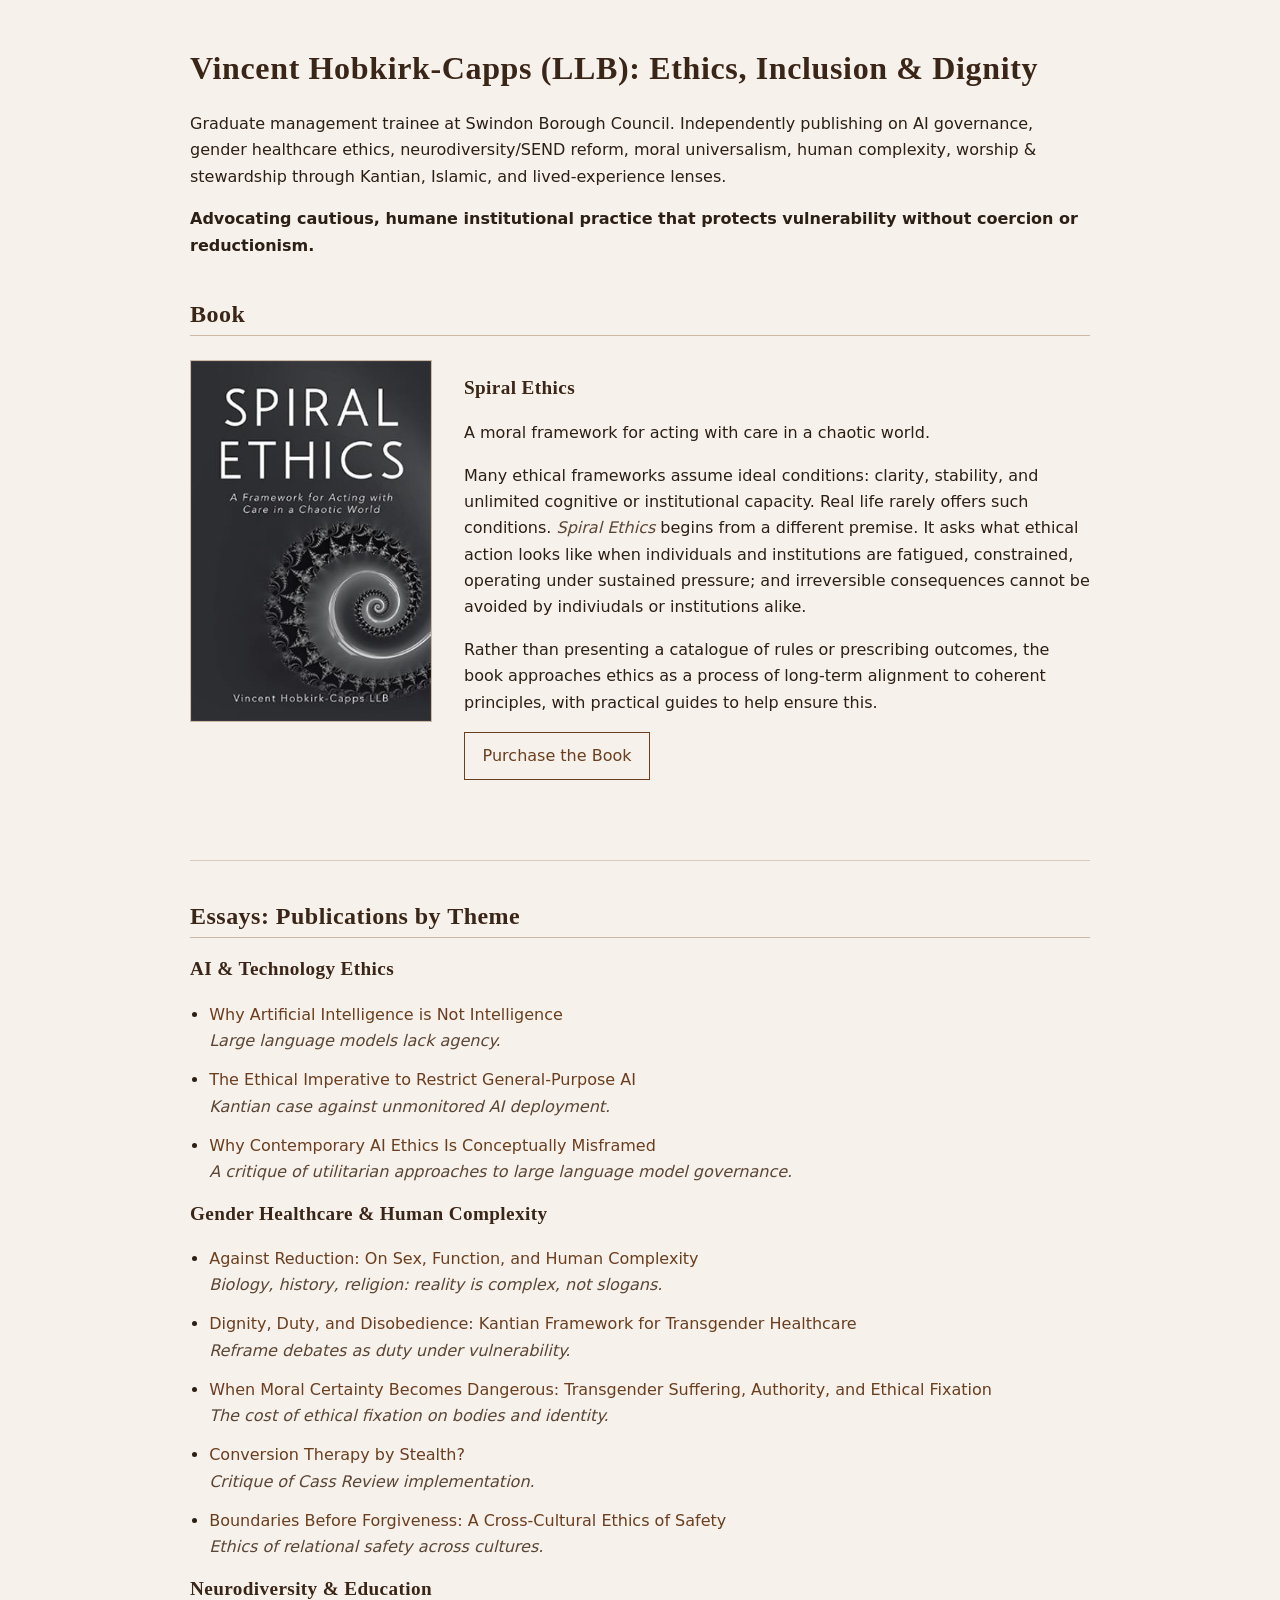
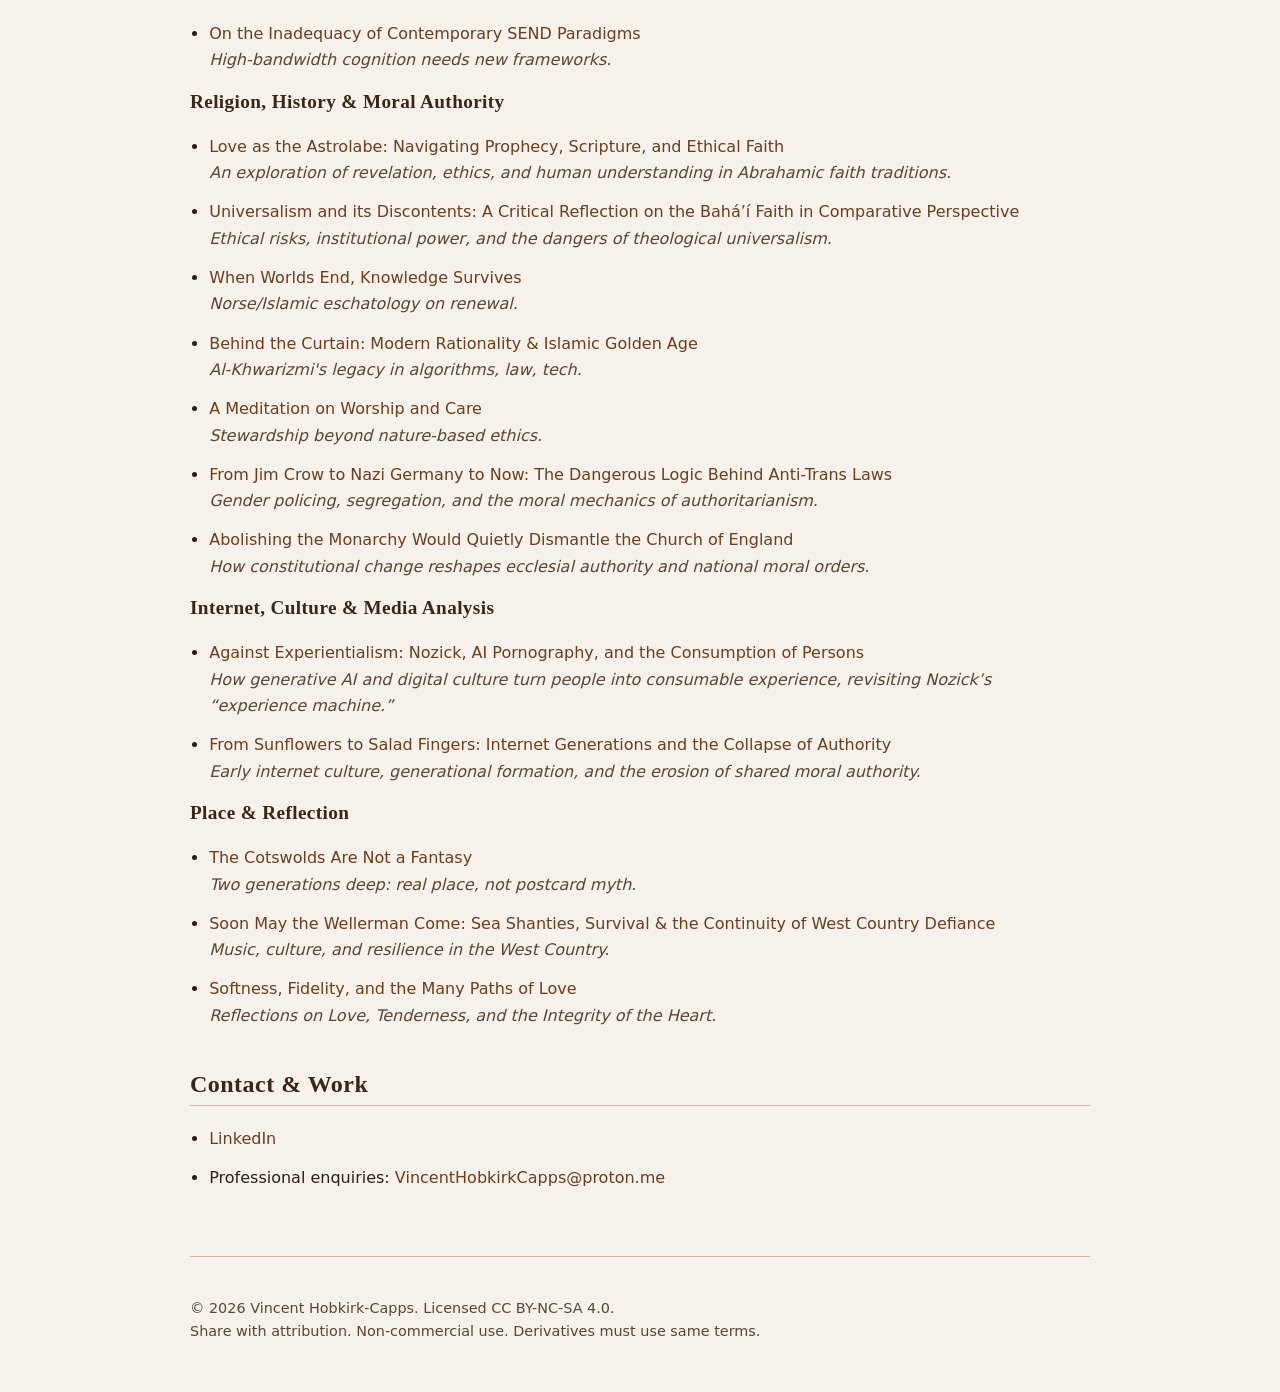
==== commit c1ca6e3f: "Update index.html" ====
--- a/index.html
+++ b/index.html
@@ -228,9 +228,7 @@
 
   <div class="section-divider"></div>
 
-  <h2>Essays</h2>
-
-  <h2>Publications by Theme</h2>
+  <h2>Essays: Publications by Theme</h2>
 
 <h3>AI &amp; Technology Ethics</h3>
 <ul>
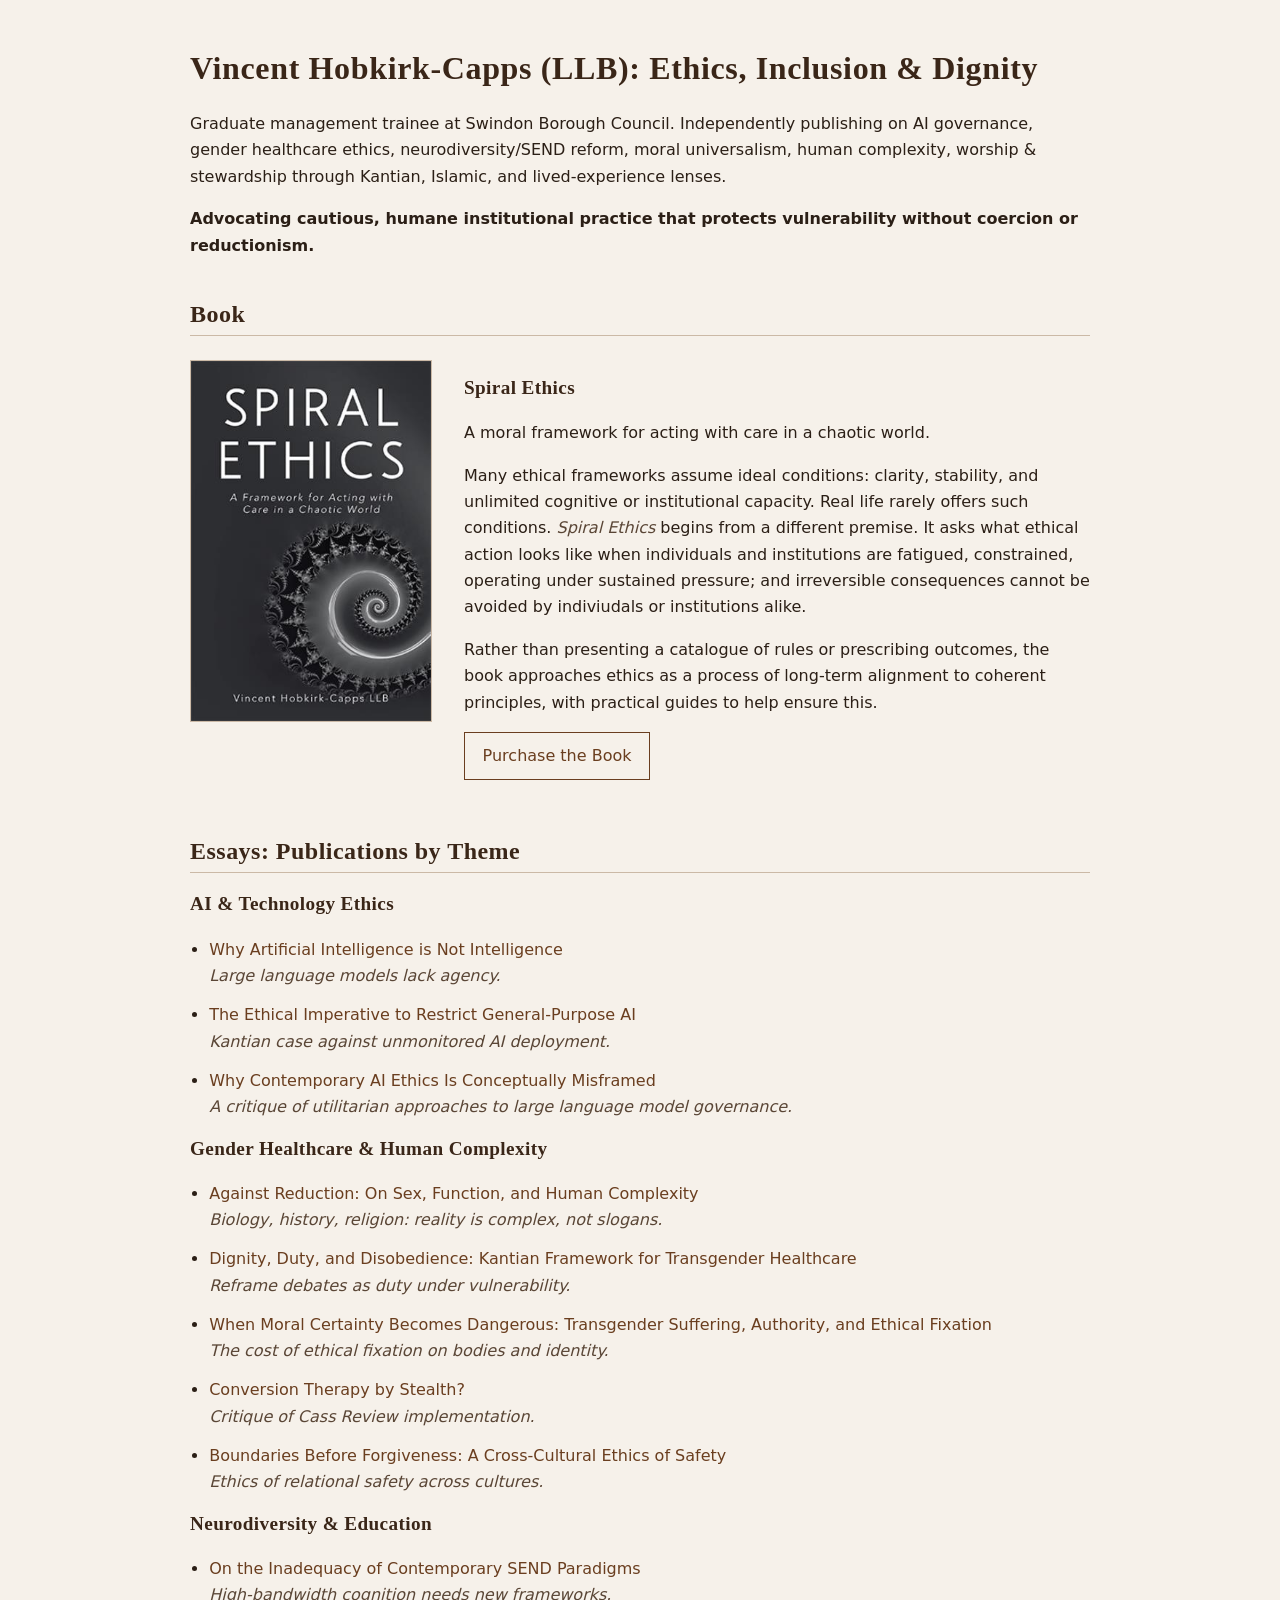
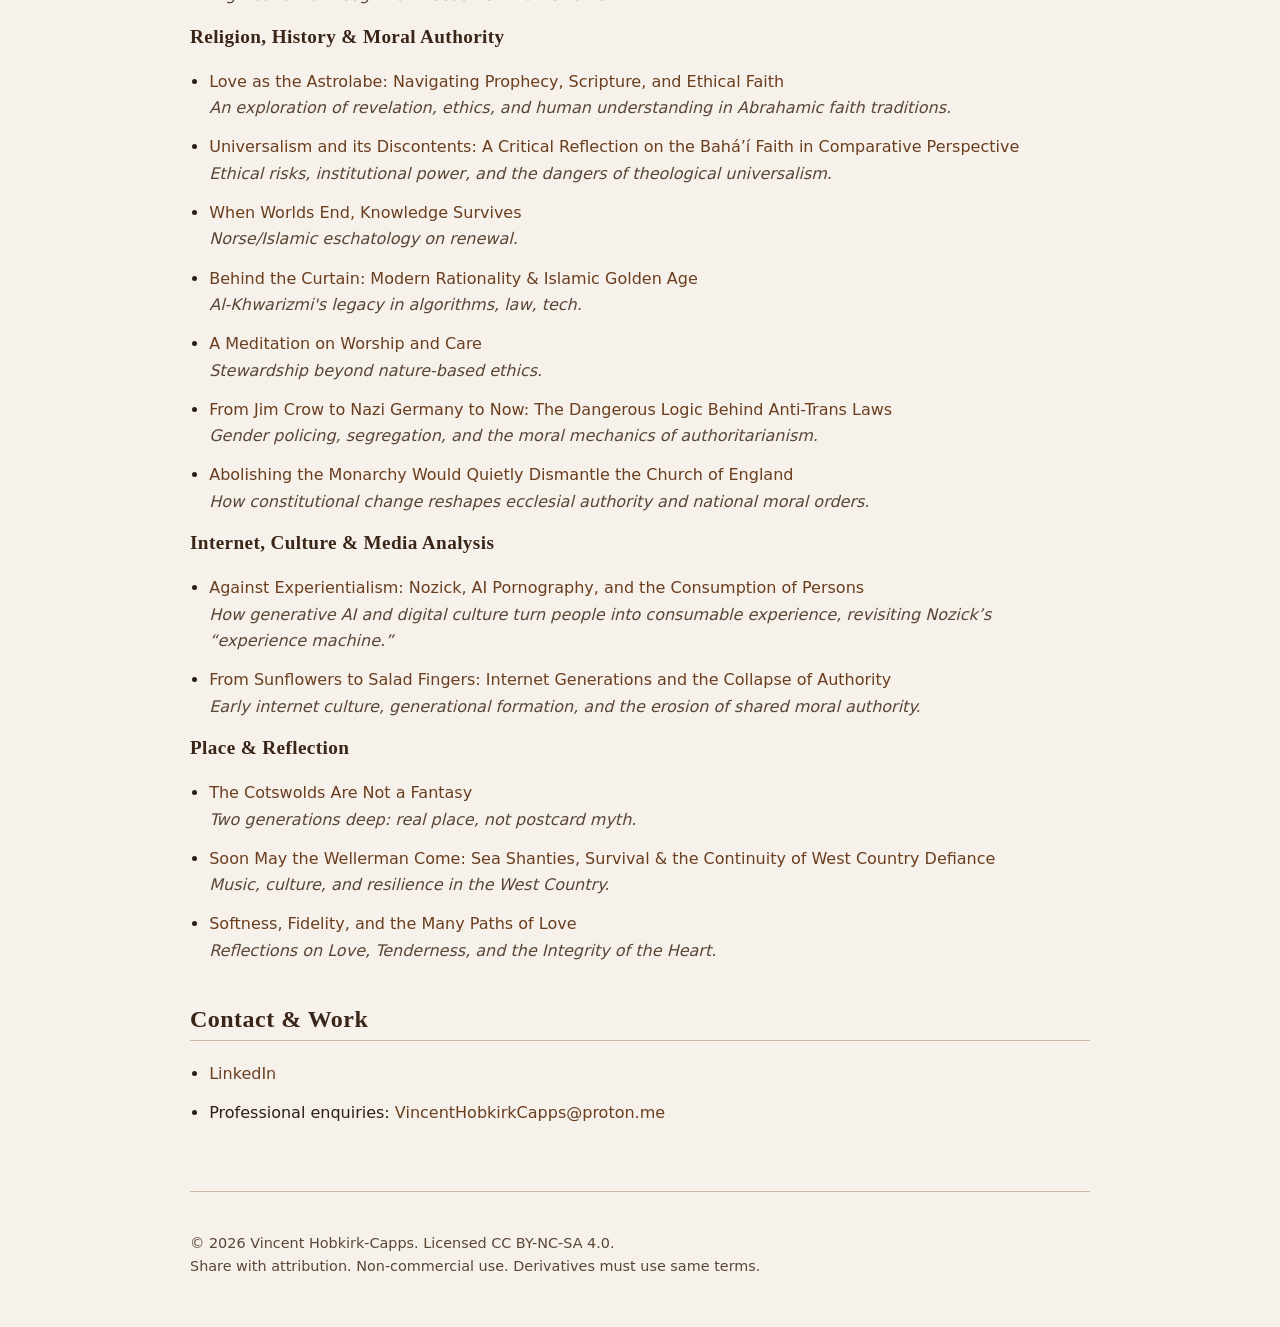
==== commit f5709a48: "Update index.html" ====
--- a/index.html
+++ b/index.html
@@ -226,8 +226,6 @@
     </div>
   </section>
 
-  <div class="section-divider"></div>
-
   <h2>Essays: Publications by Theme</h2>
 
 <h3>AI &amp; Technology Ethics</h3>
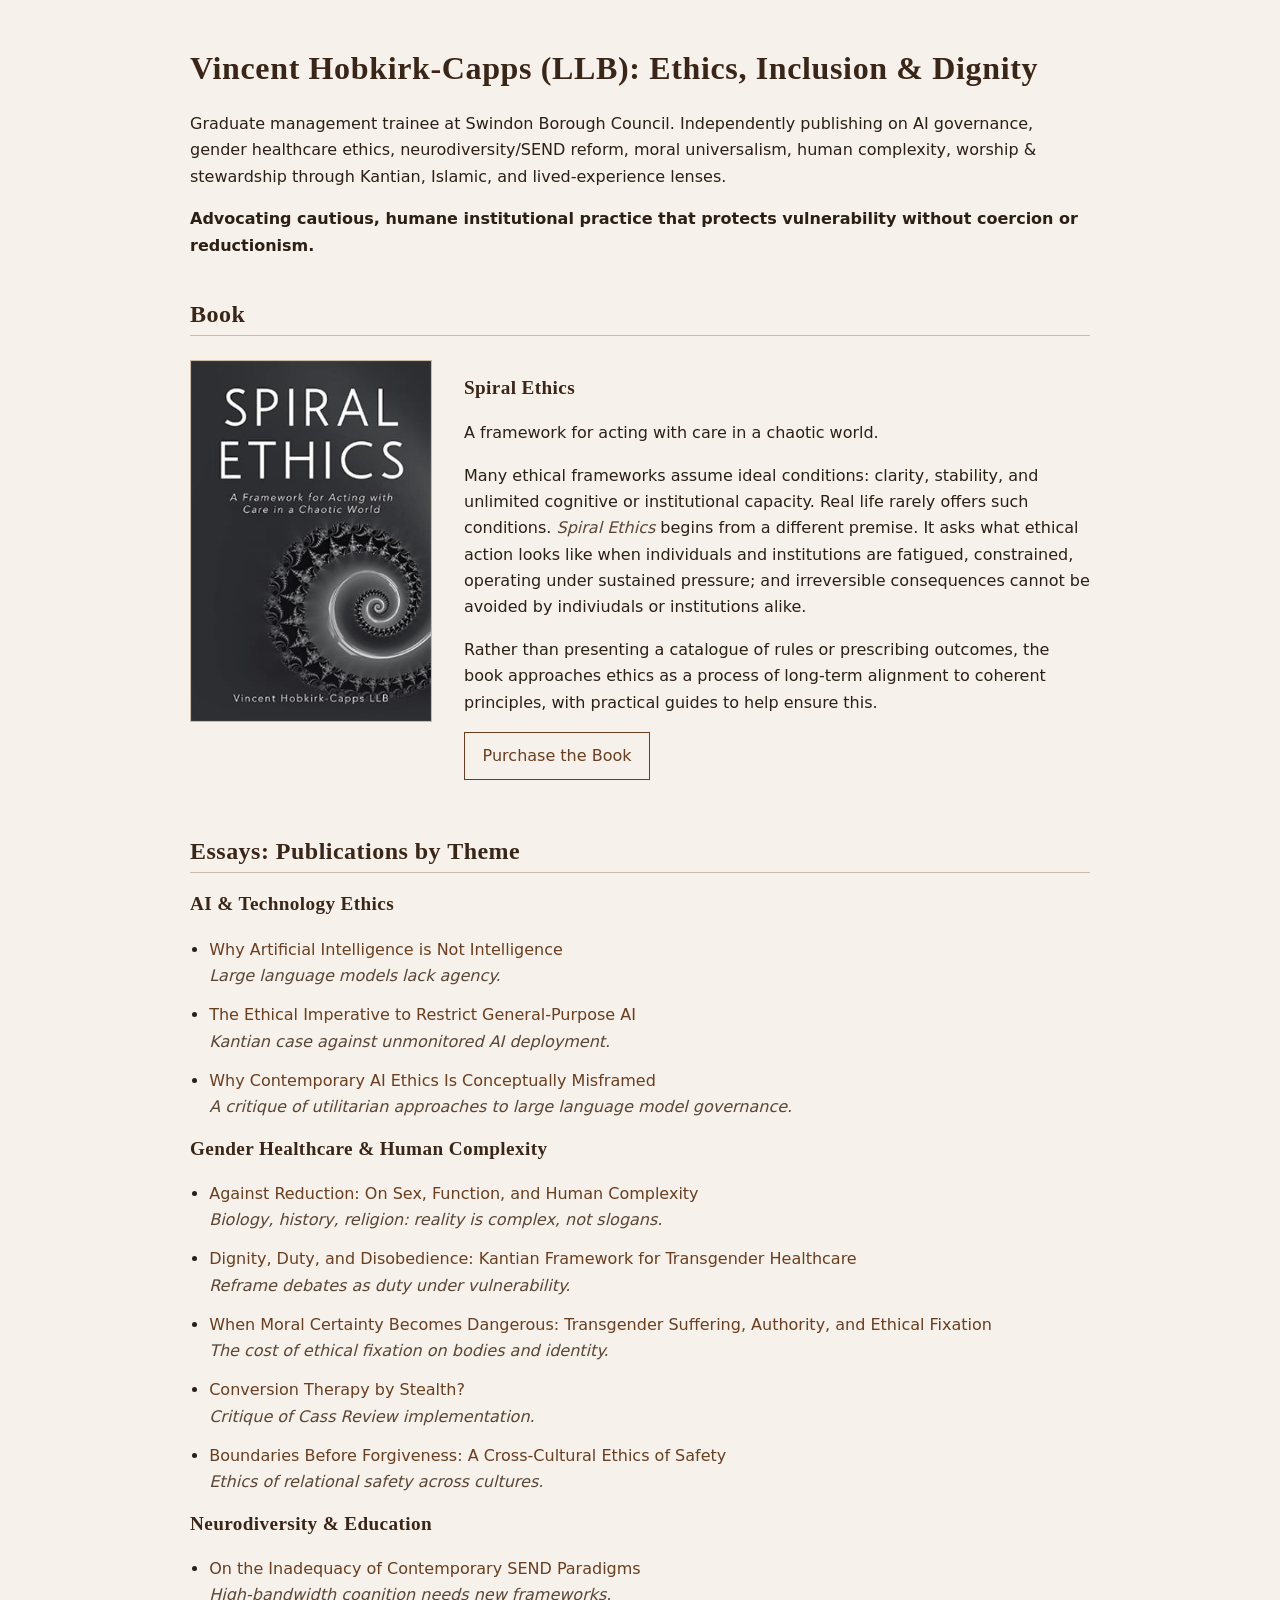
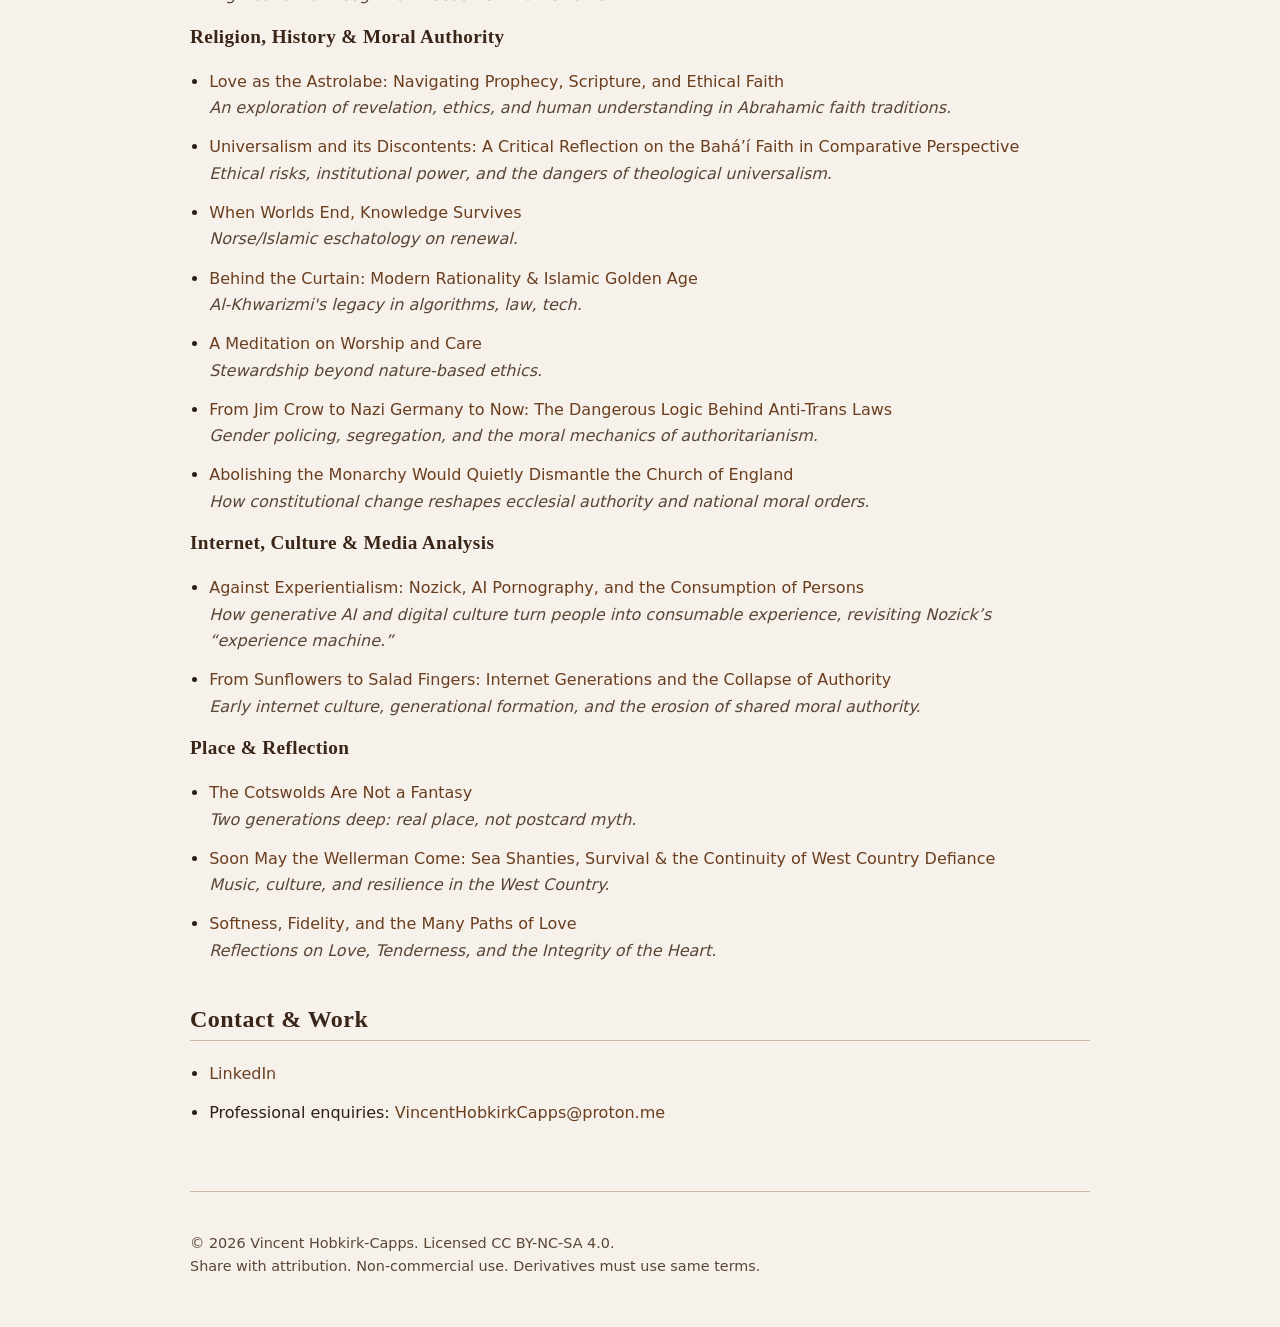
==== commit cd593e76: "Update index.html" ====
--- a/index.html
+++ b/index.html
@@ -196,7 +196,7 @@
         <h3>Spiral Ethics</h3>
 
         <p>
-          A moral framework for acting with care in a chaotic world.
+          A framework for acting with care in a chaotic world.
         </p>
 
        <p>
